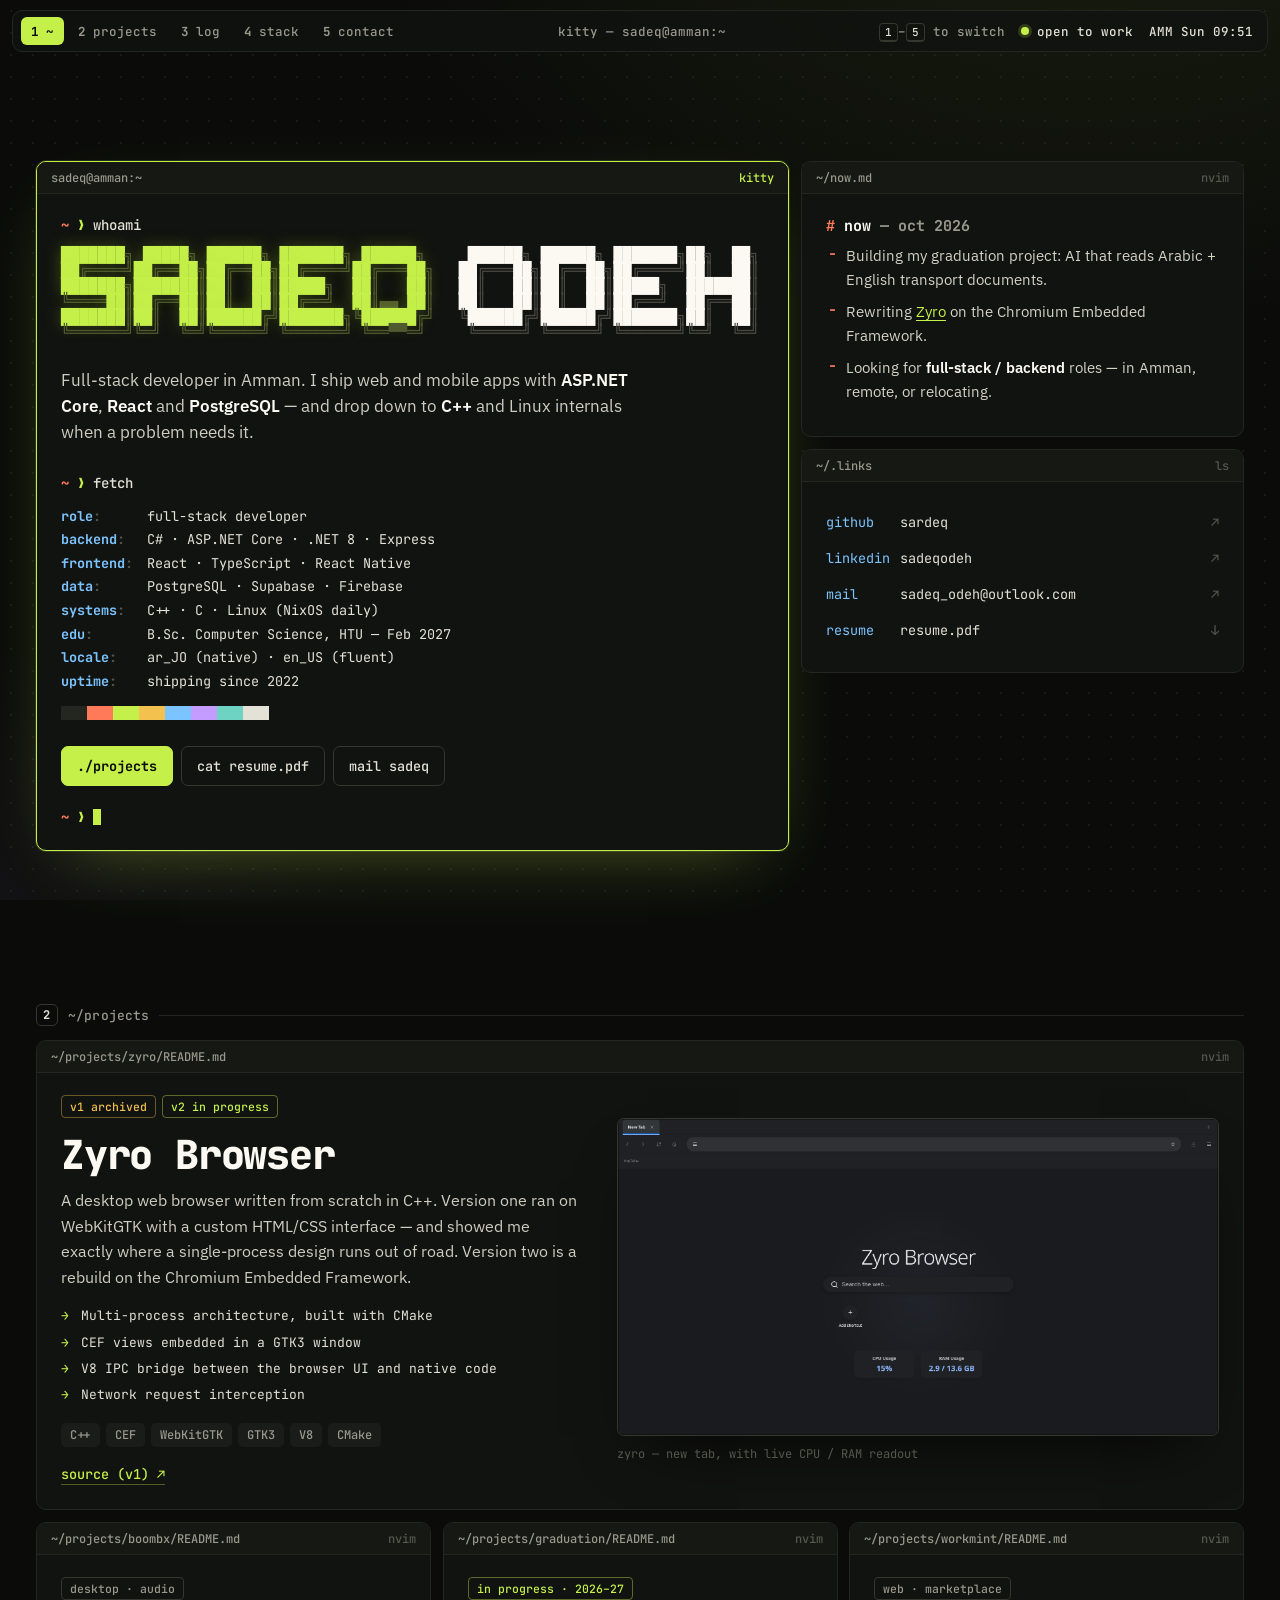
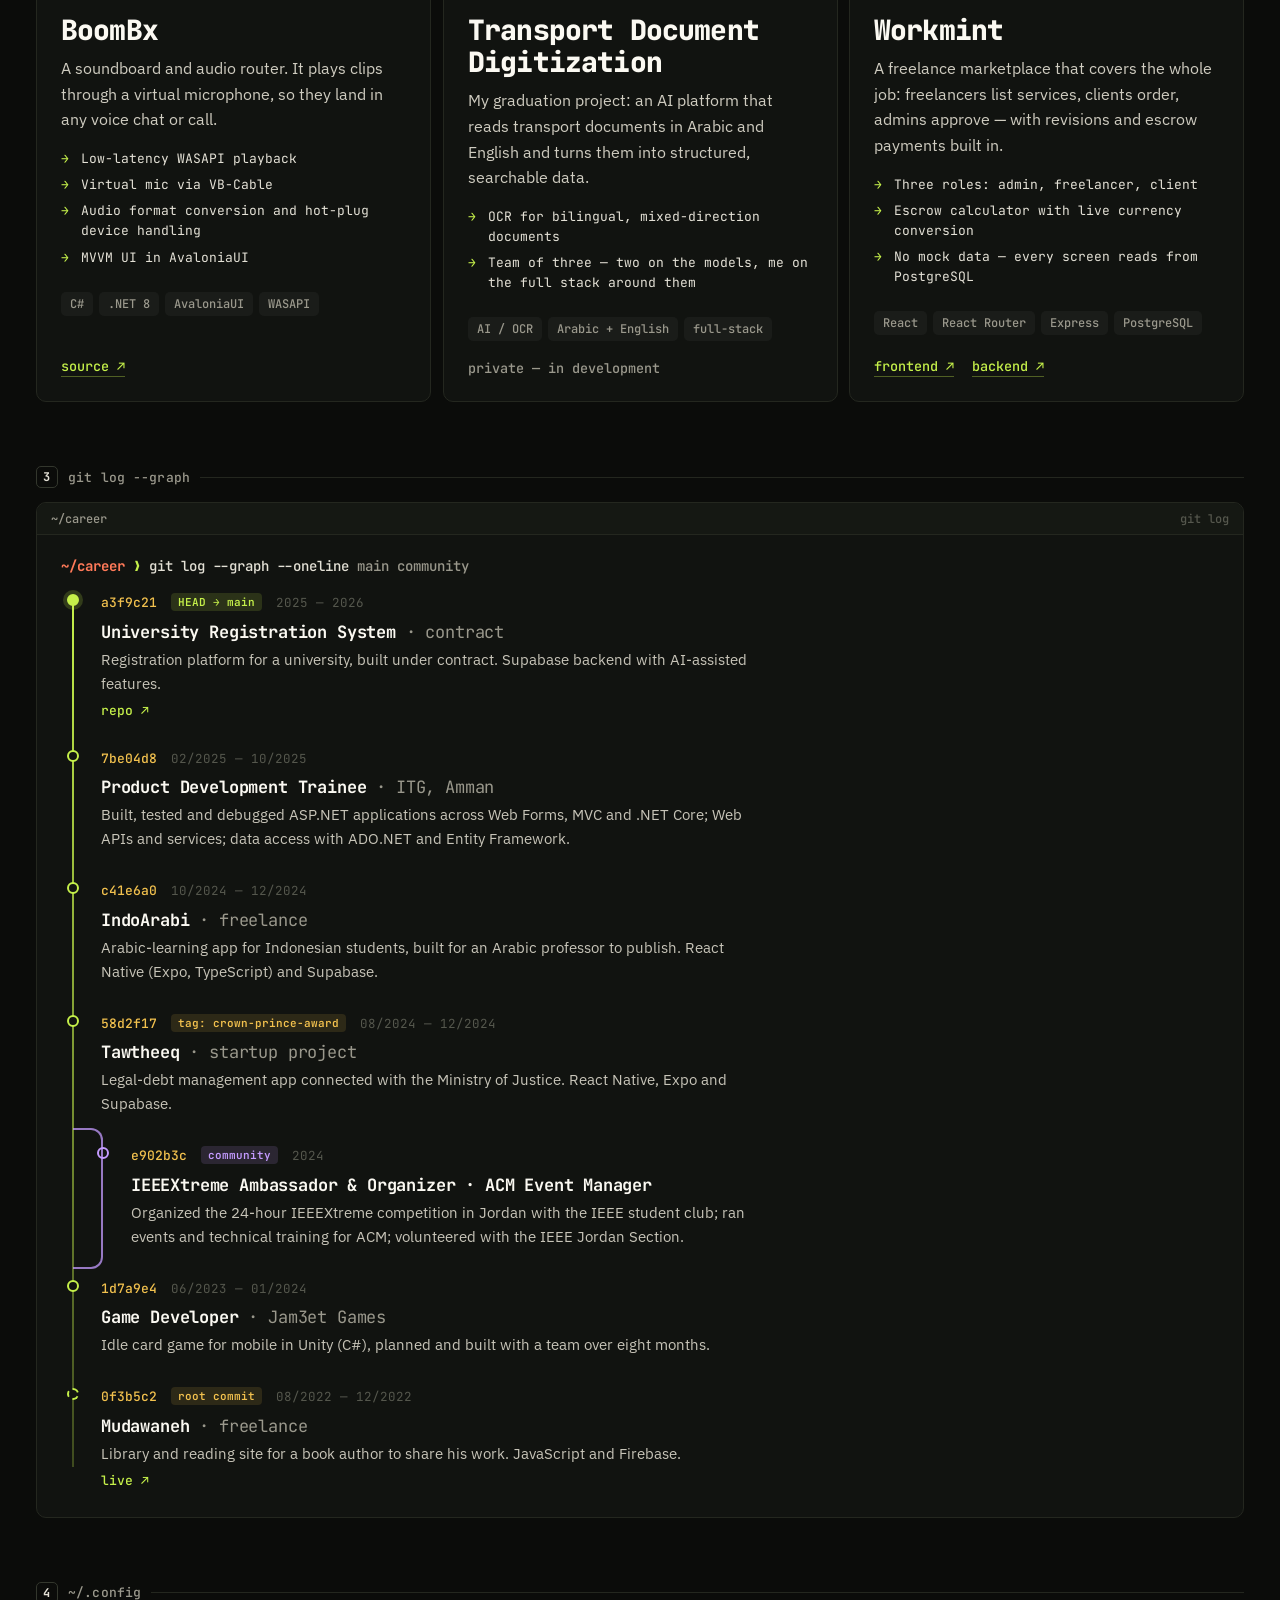
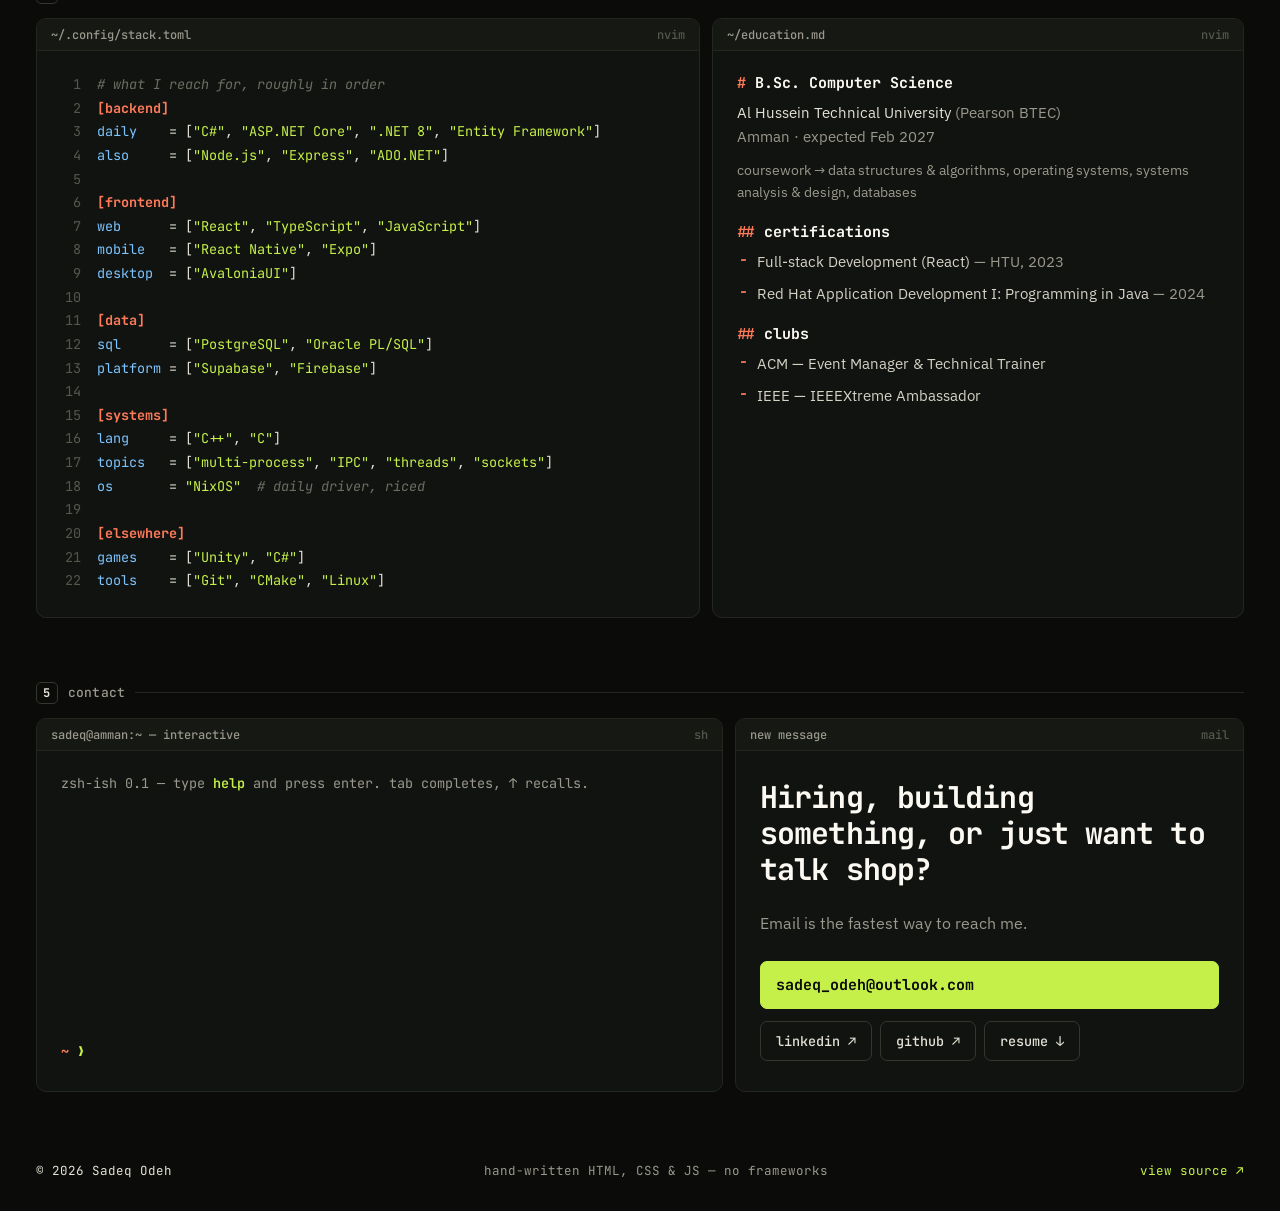
==== index.html @ 491a9e16 "new portfolio and replaced resume" ====
<!DOCTYPE html>
<html lang="en">
<head>
  <meta charset="UTF-8">
  <meta name="viewport" content="width=device-width, initial-scale=1.0">
  <title>Sadeq Odeh — Full-stack Developer</title>
  <meta name="description" content="Sadeq Odeh — full-stack developer in Amman, Jordan. ASP.NET Core, React, TypeScript, PostgreSQL, and C++ systems work.">
  <meta property="og:title" content="Sadeq Odeh — Full-stack Developer">
  <meta property="og:description" content="Full-stack developer in Amman. .NET and React by day, C++ and Linux internals when the problem needs it.">
  <meta property="og:type" content="website">
  <meta name="theme-color" content="#0b0c0a">
  <link rel="icon" href="data:image/svg+xml,%3Csvg xmlns='http://www.w3.org/2000/svg' viewBox='0 0 32 32'%3E%3Crect width='32' height='32' rx='7' fill='%23121410'/%3E%3Cpath d='M8 10l6 6-6 6' stroke='%23c5f04a' stroke-width='3' fill='none' stroke-linecap='round' stroke-linejoin='round'/%3E%3Cpath d='M16 23h8' stroke='%23e4e1d6' stroke-width='3' stroke-linecap='round'/%3E%3C/svg%3E">
  <link rel="preconnect" href="https://fonts.googleapis.com">
  <link rel="preconnect" href="https://fonts.gstatic.com" crossorigin>
  <link href="https://fonts.googleapis.com/css2?family=IBM+Plex+Sans:wght@400;500;600&family=JetBrains+Mono:wght@400;500;700;800&display=swap" rel="stylesheet">
  <link rel="stylesheet" href="style.css">
</head>
<body>

  <a class="skip" href="#ws-projects">Skip to projects</a>

  <!-- ───────── status bar ───────── -->
  <header class="bar" role="banner">
    <nav class="bar__ws" aria-label="Sections">
      <a href="#ws-home" data-ws="1" class="is-active"><span>1</span><em>~</em></a>
      <a href="#ws-projects" data-ws="2"><span>2</span><em>projects</em></a>
      <a href="#ws-log" data-ws="3"><span>3</span><em>log</em></a>
      <a href="#ws-stack" data-ws="4"><span>4</span><em>stack</em></a>
      <a href="#ws-contact" data-ws="5"><span>5</span><em>contact</em></a>
    </nav>
    <div class="bar__title" id="barTitle" aria-hidden="true">kitty — sadeq@amman:~</div>
    <div class="bar__right">
      <span class="bar__hint" aria-hidden="true"><kbd>1</kbd>–<kbd>5</kbd> to switch</span>
      <span class="bar__status"><i class="dot"></i>open to work</span>
      <span class="bar__clock" id="clock" title="Local time in Amman">AMM --:--</span>
    </div>
  </header>

  <main>

    <!-- ───────── 1 · home ───────── -->
    <section class="ws ws--home" id="ws-home" data-ws="1" aria-label="Intro">
      <div class="tiles tiles--home">

        <article class="win win--term" data-title="kitty — sadeq@amman:~">
          <div class="win__bar"><span class="win__path">sadeq@amman:~</span><span class="win__app">kitty</span></div>
          <div class="win__body">
            <p class="cmd"><span class="ps1">~</span> <span class="typed" data-type="whoami">whoami</span></p>

            <h1 class="banner" aria-label="Sadeq Odeh">
<pre aria-hidden="true" class="banner__a"><b>███████</b><i>╗ </i><b>█████</b><i>╗ </i><b>██████</b><i>╗ </i><b>███████</b><i>╗ </i><b>██████</b><i>╗</i>
<b>██</b><i>╔════╝</i><b>██</b><i>╔══</i><b>██</b><i>╗</i><b>██</b><i>╔══</i><b>██</b><i>╗</i><b>██</b><i>╔════╝</i><b>██</b><i>╔═══</i><b>██</b><i>╗</i>
<b>███████</b><i>╗</i><b>███████</b><i>║</i><b>██</b><i>║  </i><b>██</b><i>║</i><b>█████</b><i>╗  </i><b>██</b><i>║   </i><b>██</b><i>║</i>
<i>╚════</i><b>██</b><i>║</i><b>██</b><i>╔══</i><b>██</b><i>║</i><b>██</b><i>║  </i><b>██</b><i>║</i><b>██</b><i>╔══╝  </i><b>██</b><i>║▄▄ </i><b>██</b><i>║</i>
<b>███████</b><i>║</i><b>██</b><i>║  </i><b>██</b><i>║</i><b>██████</b><i>╔╝</i><b>███████</b><i>╗╚</i><b>██████</b><i>╔╝</i>
<i>╚══════╝╚═╝  ╚═╝╚═════╝ ╚══════╝ ╚══▀▀═╝</i></pre>
<pre aria-hidden="true" class="banner__b"> <b>██████</b><i>╗ </i><b>██████</b><i>╗ </i><b>███████</b><i>╗</i><b>██</b><i>╗  </i><b>██</b><i>╗</i>
<b>██</b><i>╔═══</i><b>██</b><i>╗</i><b>██</b><i>╔══</i><b>██</b><i>╗</i><b>██</b><i>╔════╝</i><b>██</b><i>║  </i><b>██</b><i>║</i>
<b>██</b><i>║   </i><b>██</b><i>║</i><b>██</b><i>║  </i><b>██</b><i>║</i><b>█████</b><i>╗  </i><b>███████</b><i>║</i>
<b>██</b><i>║   </i><b>██</b><i>║</i><b>██</b><i>║  </i><b>██</b><i>║</i><b>██</b><i>╔══╝  </i><b>██</b><i>╔══</i><b>██</b><i>║</i>
<i>╚</i><b>██████</b><i>╔╝</i><b>██████</b><i>╔╝</i><b>███████</b><i>╗</i><b>██</b><i>║  </i><b>██</b><i>║</i>
<i> ╚═════╝ ╚═════╝ ╚══════╝╚═╝  ╚═╝</i></pre>
            </h1>

            <p class="lede">Full-stack developer in Amman. I ship web and mobile apps with <b>ASP.NET Core</b>, <b>React</b> and <b>PostgreSQL</b> — and drop down to <b>C++</b> and Linux internals when a problem needs it.</p>

            <p class="cmd"><span class="ps1">~</span> fetch</p>
            <dl class="fetch">
              <div><dt>role</dt><dd>full-stack developer</dd></div>
              <div><dt>backend</dt><dd>C# · ASP.NET Core · .NET 8 · Express</dd></div>
              <div><dt>frontend</dt><dd>React · TypeScript · React Native</dd></div>
              <div><dt>data</dt><dd>PostgreSQL · Supabase · Firebase</dd></div>
              <div><dt>systems</dt><dd>C++ · C · Linux (NixOS daily)</dd></div>
              <div><dt>edu</dt><dd>B.Sc. Computer Science, HTU — Feb 2027</dd></div>
              <div><dt>locale</dt><dd>ar_JO (native) · en_US (fluent)</dd></div>
              <div><dt>uptime</dt><dd>shipping since 2022</dd></div>
            </dl>
            <div class="swatches" aria-hidden="true"><i></i><i></i><i></i><i></i><i></i><i></i><i></i><i></i></div>

            <div class="actions">
              <a class="btn btn--primary" href="#ws-projects">./projects</a>
              <a class="btn" href="Sadeq_Odeh_Resume_2026.pdf" target="_blank" rel="noopener">cat resume.pdf</a>
              <a class="btn" href="mailto:sadeq_odeh@outlook.com">mail sadeq</a>
            </div>
            <p class="cmd cmd--idle"><span class="ps1">~</span> <span class="cursor" aria-hidden="true"></span></p>
          </div>
        </article>

        <div class="stack-col">
          <article class="win" data-title="nvim — now.md">
            <div class="win__bar"><span class="win__path">~/now.md</span><span class="win__app">nvim</span></div>
            <div class="win__body md">
              <p class="md__h"><span class="tok-h">#</span> now <span class="muted">— oct 2026</span></p>
              <ul class="md__list">
                <li>Building my graduation project: AI that reads Arabic + English transport documents.</li>
                <li>Rewriting <a href="#p-zyro">Zyro</a> on the Chromium Embedded Framework.</li>
                <li>Looking for <b>full-stack / backend</b> roles — in Amman, remote, or relocating.</li>
              </ul>
            </div>
          </article>

          <article class="win" data-title="links — ~/.links">
            <div class="win__bar"><span class="win__path">~/.links</span><span class="win__app">ls</span></div>
            <div class="win__body">
              <ul class="links">
                <li><a href="https://github.com/sardeq" target="_blank" rel="noopener"><span class="lk">github</span><span class="lv">sardeq</span><span class="arr">↗</span></a></li>
                <li><a href="https://www.linkedin.com/in/sadeq-odeh" target="_blank" rel="noopener"><span class="lk">linkedin</span><span class="lv">sadeqodeh</span><span class="arr">↗</span></a></li>
                <li><a href="mailto:sadeq_odeh@outlook.com"><span class="lk">mail</span><span class="lv">sadeq_odeh@outlook.com</span><span class="arr">↗</span></a></li>
                <li><a href="Sadeq_Odeh_Resume_2026.pdf" target="_blank" rel="noopener"><span class="lk">resume</span><span class="lv">resume.pdf</span><span class="arr">↓</span></a></li>
              </ul>
            </div>
          </article>
        </div>

      </div>
    </section>

    <!-- ───────── 2 · projects ───────── -->
    <section class="ws" id="ws-projects" data-ws="2" aria-labelledby="h-projects">
      <h2 class="ws__label" id="h-projects"><span>2</span> ~/projects</h2>
      <div class="tiles tiles--projects">

        <article class="win proj proj--wide" id="p-zyro" data-title="nvim — zyro/README.md">
          <div class="win__bar"><span class="win__path">~/projects/zyro/README.md</span><span class="win__app">nvim</span></div>
          <div class="win__body proj__body">
            <div class="proj__text">
              <p class="proj__meta"><span class="tag tag--warn">v1 archived</span><span class="tag tag--ok">v2 in progress</span></p>
              <h3>Zyro Browser</h3>
              <p class="proj__pitch">A desktop web browser written from scratch in C++. Version one ran on WebKitGTK with a custom HTML/CSS interface — and showed me exactly where a single-process design runs out of road. Version two is a rebuild on the Chromium Embedded Framework.</p>
              <ul class="proj__points">
                <li>Multi-process architecture, built with CMake</li>
                <li>CEF views embedded in a GTK3 window</li>
                <li>V8 IPC bridge between the browser UI and native code</li>
                <li>Network request interception</li>
              </ul>
              <p class="chips"><span>C++</span><span>CEF</span><span>WebKitGTK</span><span>GTK3</span><span>V8</span><span>CMake</span></p>
              <p class="proj__links"><a href="https://github.com/sardeq/Zyro-Browser-old" target="_blank" rel="noopener">source (v1) ↗</a></p>
            </div>
            <figure class="shot">
              <img src="zyro_logo.png" alt="Zyro Browser new-tab page showing a search box and live CPU and RAM usage widgets" loading="lazy" width="1890" height="993">
              <figcaption>zyro — new tab, with live CPU / RAM readout</figcaption>
            </figure>
          </div>
        </article>

        <article class="win proj" id="p-boombx" data-title="nvim — boombx/README.md">
          <div class="win__bar"><span class="win__path">~/projects/boombx/README.md</span><span class="win__app">nvim</span></div>
          <div class="win__body">
            <p class="proj__meta"><span class="tag">desktop · audio</span></p>
            <h3>BoomBx</h3>
            <p class="proj__pitch">A soundboard and audio router. It plays clips through a virtual microphone, so they land in any voice chat or call.</p>
            <ul class="proj__points">
              <li>Low-latency WASAPI playback</li>
              <li>Virtual mic via VB-Cable</li>
              <li>Audio format conversion and hot-plug device handling</li>
              <li>MVVM UI in AvaloniaUI</li>
            </ul>
            <p class="chips"><span>C#</span><span>.NET 8</span><span>AvaloniaUI</span><span>WASAPI</span></p>
            <p class="proj__links"><a href="https://github.com/sardeq/BoomBx" target="_blank" rel="noopener">source ↗</a></p>
          </div>
        </article>

        <article class="win proj" id="p-grad" data-title="nvim — graduation/README.md">
          <div class="win__bar"><span class="win__path">~/projects/graduation/README.md</span><span class="win__app">nvim</span></div>
          <div class="win__body">
            <p class="proj__meta"><span class="tag tag--ok">in progress · 2026–27</span></p>
            <h3>Transport Document Digitization</h3>
            <p class="proj__pitch">My graduation project: an AI platform that reads transport documents in Arabic and English and turns them into structured, searchable data.</p>
            <ul class="proj__points">
              <li>OCR for bilingual, mixed-direction documents</li>
              <li>Team of three — two on the models, me on the full stack around them</li>
            </ul>
            <p class="chips"><span>AI / OCR</span><span>Arabic + English</span><span>full-stack</span></p>
            <p class="proj__links"><span class="muted">private — in development</span></p>
          </div>
        </article>

        <article class="win proj" id="p-workmint" data-title="nvim — workmint/README.md">
          <div class="win__bar"><span class="win__path">~/projects/workmint/README.md</span><span class="win__app">nvim</span></div>
          <div class="win__body">
            <p class="proj__meta"><span class="tag">web · marketplace</span></p>
            <h3>Workmint</h3>
            <p class="proj__pitch">A freelance marketplace that covers the whole job: freelancers list services, clients order, admins approve — with revisions and escrow payments built in.</p>
            <ul class="proj__points">
              <li>Three roles: admin, freelancer, client</li>
              <li>Escrow calculator with live currency conversion</li>
              <li>No mock data — every screen reads from PostgreSQL</li>
            </ul>
            <p class="chips"><span>React</span><span>React Router</span><span>Express</span><span>PostgreSQL</span></p>
            <p class="proj__links"><a href="https://github.com/sardeq/workmint-frontend" target="_blank" rel="noopener">frontend ↗</a><a href="https://github.com/sardeq/workmint-backend" target="_blank" rel="noopener">backend ↗</a></p>
          </div>
        </article>

      </div>
    </section>

    <!-- ───────── 3 · log ───────── -->
    <section class="ws" id="ws-log" data-ws="3" aria-labelledby="h-log">
      <h2 class="ws__label" id="h-log"><span>3</span> git log --graph</h2>
      <div class="tiles">
        <article class="win" data-title="git — log --graph career">
          <div class="win__bar"><span class="win__path">~/career</span><span class="win__app">git log</span></div>
          <div class="win__body">
            <p class="cmd"><span class="ps1">~/career</span> git log --graph --oneline <span class="muted">main community</span></p>
            <ol class="log">
              <li class="log__item log__item--head">
                <span class="log__hash">a3f9c21</span>
                <span class="log__refs"><span class="ref ref--head">HEAD → main</span></span>
                <span class="log__date">2025 — 2026</span>
                <h3 class="log__title">University Registration System <span class="muted">· contract</span></h3>
                <p class="log__msg">Registration platform for a university, built under contract. Supabase backend with AI-assisted features.</p>
                <p class="log__links"><a href="https://github.com/sardeq/AJU-RegSystem" target="_blank" rel="noopener">repo ↗</a></p>
              </li>
              <li class="log__item">
                <span class="log__hash">7be04d8</span>
                <span class="log__date">02/2025 — 10/2025</span>
                <h3 class="log__title">Product Development Trainee <span class="muted">· ITG, Amman</span></h3>
                <p class="log__msg">Built, tested and debugged ASP.NET applications across Web Forms, MVC and .NET Core; Web APIs and services; data access with ADO.NET and Entity Framework.</p>
              </li>
              <li class="log__item">
                <span class="log__hash">c41e6a0</span>
                <span class="log__date">10/2024 — 12/2024</span>
                <h3 class="log__title">IndoArabi <span class="muted">· freelance</span></h3>
                <p class="log__msg">Arabic-learning app for Indonesian students, built for an Arabic professor to publish. React Native (Expo, TypeScript) and Supabase.</p>
              </li>
              <li class="log__item">
                <span class="log__hash">58d2f17</span>
                <span class="log__refs"><span class="ref ref--tag">tag: crown-prince-award</span></span>
                <span class="log__date">08/2024 — 12/2024</span>
                <h3 class="log__title">Tawtheeq <span class="muted">· startup project</span></h3>
                <p class="log__msg">Legal-debt management app connected with the Ministry of Justice. React Native, Expo and Supabase.</p>
              </li>
              <li class="log__item log__item--branch">
                <span class="log__lane" aria-hidden="true"></span>
                <span class="log__hash">e902b3c</span>
                <span class="log__refs"><span class="ref ref--branch">community</span></span>
                <span class="log__date">2024</span>
                <h3 class="log__title">IEEEXtreme Ambassador &amp; Organizer · ACM Event Manager</h3>
                <p class="log__msg">Organized the 24-hour IEEEXtreme competition in Jordan with the IEEE student club; ran events and technical training for ACM; volunteered with the IEEE Jordan Section.</p>
              </li>
              <li class="log__item">
                <span class="log__hash">1d7a9e4</span>
                <span class="log__date">06/2023 — 01/2024</span>
                <h3 class="log__title">Game Developer <span class="muted">· Jam3et Games</span></h3>
                <p class="log__msg">Idle card game for mobile in Unity (C#), planned and built with a team over eight months.</p>
              </li>
              <li class="log__item log__item--root">
                <span class="log__hash">0f3b5c2</span>
                <span class="log__refs"><span class="ref ref--tag">root commit</span></span>
                <span class="log__date">08/2022 — 12/2022</span>
                <h3 class="log__title">Mudawaneh <span class="muted">· freelance</span></h3>
                <p class="log__msg">Library and reading site for a book author to share his work. JavaScript and Firebase.</p>
                <p class="log__links"><a href="https://mudawaneh.web.app/" target="_blank" rel="noopener">live ↗</a></p>
              </li>
            </ol>
          </div>
        </article>
      </div>
    </section>

    <!-- ───────── 4 · stack ───────── -->
    <section class="ws" id="ws-stack" data-ws="4" aria-labelledby="h-stack">
      <h2 class="ws__label" id="h-stack"><span>4</span> ~/.config</h2>
      <div class="tiles tiles--stack">

        <article class="win" data-title="nvim — stack.toml">
          <div class="win__bar"><span class="win__path">~/.config/stack.toml</span><span class="win__app">nvim</span></div>
          <div class="win__body">
<pre class="code"><code><span class="ln"></span><span class="c"># what I reach for, roughly in order</span>
<span class="ln"></span><span class="s">[backend]</span>
<span class="ln"></span><span class="k">daily</span>    = [<span class="v">"C#"</span>, <span class="v">"ASP.NET Core"</span>, <span class="v">".NET 8"</span>, <span class="v">"Entity Framework"</span>]
<span class="ln"></span><span class="k">also</span>     = [<span class="v">"Node.js"</span>, <span class="v">"Express"</span>, <span class="v">"ADO.NET"</span>]
<span class="ln"></span>
<span class="ln"></span><span class="s">[frontend]</span>
<span class="ln"></span><span class="k">web</span>      = [<span class="v">"React"</span>, <span class="v">"TypeScript"</span>, <span class="v">"JavaScript"</span>]
<span class="ln"></span><span class="k">mobile</span>   = [<span class="v">"React Native"</span>, <span class="v">"Expo"</span>]
<span class="ln"></span><span class="k">desktop</span>  = [<span class="v">"AvaloniaUI"</span>]
<span class="ln"></span>
<span class="ln"></span><span class="s">[data]</span>
<span class="ln"></span><span class="k">sql</span>      = [<span class="v">"PostgreSQL"</span>, <span class="v">"Oracle PL/SQL"</span>]
<span class="ln"></span><span class="k">platform</span> = [<span class="v">"Supabase"</span>, <span class="v">"Firebase"</span>]
<span class="ln"></span>
<span class="ln"></span><span class="s">[systems]</span>
<span class="ln"></span><span class="k">lang</span>     = [<span class="v">"C++"</span>, <span class="v">"C"</span>]
<span class="ln"></span><span class="k">topics</span>   = [<span class="v">"multi-process"</span>, <span class="v">"IPC"</span>, <span class="v">"threads"</span>, <span class="v">"sockets"</span>]
<span class="ln"></span><span class="k">os</span>       = <span class="v">"NixOS"</span>  <span class="c"># daily driver, riced</span>
<span class="ln"></span>
<span class="ln"></span><span class="s">[elsewhere]</span>
<span class="ln"></span><span class="k">games</span>    = [<span class="v">"Unity"</span>, <span class="v">"C#"</span>]
<span class="ln"></span><span class="k">tools</span>    = [<span class="v">"Git"</span>, <span class="v">"CMake"</span>, <span class="v">"Linux"</span>]</code></pre>
          </div>
        </article>

        <article class="win" data-title="nvim — education.md">
          <div class="win__bar"><span class="win__path">~/education.md</span><span class="win__app">nvim</span></div>
          <div class="win__body md">
            <p class="md__h"><span class="tok-h">#</span> B.Sc. Computer Science</p>
            <p>Al Hussein Technical University <span class="muted">(Pearson BTEC)</span><br><span class="muted">Amman · expected Feb 2027</span></p>
            <p class="muted small">coursework → data structures &amp; algorithms, operating systems, systems analysis &amp; design, databases</p>

            <p class="md__h"><span class="tok-h">##</span> certifications</p>
            <ul class="md__list">
              <li>Full-stack Development (React) <span class="muted">— HTU, 2023</span></li>
              <li>Red Hat Application Development I: Programming in Java <span class="muted">— 2024</span></li>
            </ul>

            <p class="md__h"><span class="tok-h">##</span> clubs</p>
            <ul class="md__list">
              <li>ACM — Event Manager &amp; Technical Trainer</li>
              <li>IEEE — IEEEXtreme Ambassador</li>
            </ul>
          </div>
        </article>

      </div>
    </section>

    <!-- ───────── 5 · contact ───────── -->
    <section class="ws" id="ws-contact" data-ws="5" aria-labelledby="h-contact">
      <h2 class="ws__label" id="h-contact"><span>5</span> contact</h2>
      <div class="tiles tiles--contact">

        <article class="win win--term" data-title="kitty — sh">
          <div class="win__bar"><span class="win__path">sadeq@amman:~ — interactive</span><span class="win__app">sh</span></div>
          <div class="win__body shell" id="shell">
            <div class="shell__out" id="shellOut" aria-live="polite">
              <p class="muted">zsh-ish 0.1 — type <b class="acc">help</b> and press enter. tab completes, ↑ recalls.</p>
            </div>
            <form class="shell__in" id="shellForm" autocomplete="off">
              <label for="shellInput" class="ps1">~</label>
              <input id="shellInput" type="text" spellcheck="false" autocapitalize="off" aria-label="Terminal command">
            </form>
          </div>
        </article>

        <article class="win win--hello" data-title="mail — new message">
          <div class="win__bar"><span class="win__path">new message</span><span class="win__app">mail</span></div>
          <div class="win__body">
            <p class="hello">Hiring, building something, or just want to talk shop?</p>
            <p class="muted">Email is the fastest way to reach me.</p>
            <a class="btn btn--primary btn--big" href="mailto:sadeq_odeh@outlook.com">sadeq_odeh@outlook.com</a>
            <p class="actions actions--tight">
              <a class="btn" href="https://www.linkedin.com/in/sadeq-odeh" target="_blank" rel="noopener">linkedin ↗</a>
              <a class="btn" href="https://github.com/sardeq" target="_blank" rel="noopener">github ↗</a>
              <a class="btn" href="Sadeq_Odeh_Resume_2026.pdf" target="_blank" rel="noopener">resume ↓</a>
            </p>
          </div>
        </article>

      </div>
    </section>

  </main>

  <footer class="foot">
    <span>© 2026 Sadeq Odeh</span>
    <span class="muted">hand-written HTML, CSS &amp; JS — no frameworks</span>
    <a href="https://github.com/sardeq/Portfolio" target="_blank" rel="noopener">view source ↗</a>
  </footer>

  <script src="script.js" defer></script>
</body>
</html>
---- style.css ----
/* ─────────────────────────────────────────────
   sadeq.rice — a tiling-WM portfolio
   ───────────────────────────────────────────── */

:root {
  --bg: #0b0c0a;
  --win: #111310;
  --win-bar: #151813;
  --line: #24271f;
  --line-2: #33372d;
  --fg: #e4e1d6;
  --fg-strong: #fbf9f2;
  --dim: #9a988c;
  --faint: #55574d;

  --acc: #c5f04a;      /* lime — focus, prompts */
  --acc-ink: #0b0c0a;
  --coral: #ff7a59;
  --blue: #7cc4ff;
  --violet: #c49bff;
  --yellow: #f2c14e;

  --gap: 12px;
  --radius: 10px;
  --mono: "JetBrains Mono", ui-monospace, "SFMono-Regular", Menlo, monospace;
  --sans: "IBM Plex Sans", system-ui, -apple-system, "Segoe UI", sans-serif;
}

*, *::before, *::after { box-sizing: border-box; }

html { scroll-behavior: smooth; scroll-padding-top: 72px; -webkit-text-size-adjust: 100%; }

body {
  margin: 0;
  background-color: var(--bg);
  background-image:
    radial-gradient(1200px 700px at 85% -10%, rgba(197, 240, 74, .07), transparent 60%),
    radial-gradient(900px 600px at -10% 110%, rgba(196, 155, 255, .06), transparent 60%),
    radial-gradient(circle, rgba(255, 255, 255, .055) 1px, transparent 1.3px);
  background-size: auto, auto, 22px 22px;
  background-attachment: fixed;
  color: var(--fg);
  font: 400 16px/1.6 var(--sans);
  -webkit-font-smoothing: antialiased;
  overflow-x: hidden;
}

::selection { background: var(--acc); color: var(--acc-ink); }

a { color: inherit; }
b { font-weight: 600; color: var(--fg-strong); }
.muted { color: var(--dim); }
.small { font-size: 14px; }
.acc { color: var(--acc); }

:focus-visible { outline: 2px solid var(--acc); outline-offset: 2px; border-radius: 4px; }

.skip {
  position: absolute; left: 16px; top: -60px; z-index: 100;
  background: var(--acc); color: var(--acc-ink);
  padding: 8px 12px; border-radius: 6px; font: 600 14px var(--mono);
}
.skip:focus { top: 16px; }

kbd {
  font: 500 11px var(--mono);
  padding: 1px 5px; border: 1px solid var(--line-2); border-bottom-width: 2px;
  border-radius: 4px; color: var(--fg);
}

/* ───────── status bar ───────── */

.bar {
  position: fixed; z-index: 50;
  top: 10px; left: 12px; right: 12px;
  height: 42px;
  display: grid; grid-template-columns: auto 1fr auto; align-items: center; gap: 16px;
  padding: 0 8px;
  background: rgba(17, 19, 16, .82);
  backdrop-filter: blur(14px) saturate(140%);
  -webkit-backdrop-filter: blur(14px) saturate(140%);
  border: 1px solid var(--line);
  border-radius: var(--radius);
  font: 500 12.5px var(--mono);
}

.bar__ws { display: flex; gap: 4px; }
.bar__ws a {
  display: flex; align-items: center; gap: 7px;
  height: 28px; padding: 0 10px;
  border-radius: 6px;
  text-decoration: none; color: var(--dim);
  transition: background .2s, color .2s;
}
.bar__ws a span { font-weight: 700; }
.bar__ws a em { font-style: normal; }
.bar__ws a:hover { color: var(--fg); background: rgba(255, 255, 255, .05); }
.bar__ws a.is-active { background: var(--acc); color: var(--acc-ink); }

.bar__title {
  justify-self: center;
  color: var(--dim);
  white-space: nowrap; overflow: hidden; text-overflow: ellipsis; max-width: 100%;
}

.bar__right { display: flex; align-items: center; gap: 16px; padding-right: 6px; color: var(--dim); white-space: nowrap; }
.bar__status { display: flex; align-items: center; gap: 8px; color: var(--fg); }
.dot {
  width: 8px; height: 8px; border-radius: 50%;
  background: var(--acc);
  box-shadow: 0 0 0 3px rgba(197, 240, 74, .18);
  animation: pulse 2.4s ease-in-out infinite;
}
.bar__clock { color: var(--fg); font-variant-numeric: tabular-nums; }

@keyframes pulse { 50% { box-shadow: 0 0 0 6px rgba(197, 240, 74, 0); } }

/* ───────── layout ───────── */

main {
  max-width: 1240px;
  margin: 0 auto;
  padding: 64px 16px 0;
}

.ws { padding: 40px 0 24px; }
.ws--home {
  min-height: 100vh; min-height: 100svh;
  display: flex; align-items: center;
  padding-top: 8px;
}
.ws--home > .tiles { width: 100%; }

.ws__label {
  display: flex; align-items: center; gap: 10px;
  margin: 0 0 14px;
  font: 500 13px var(--mono);
  color: var(--dim);
  letter-spacing: .01em;
}
.ws__label span {
  display: inline-grid; place-items: center;
  width: 22px; height: 22px; border-radius: 5px;
  border: 1px solid var(--line-2);
  color: var(--fg); font-weight: 700; font-size: 12px;
}
.ws__label::after { content: ""; flex: 1; height: 1px; background: var(--line); }

.tiles { display: grid; gap: var(--gap); }
.tiles--home { grid-template-columns: minmax(0, 1.7fr) minmax(0, 1fr); }
.stack-col { display: grid; gap: var(--gap); align-content: start; }
.tiles--projects { grid-template-columns: repeat(3, minmax(0, 1fr)); }
.proj--wide { grid-column: 1 / -1; }
.tiles--stack { grid-template-columns: minmax(0, 1.25fr) minmax(0, 1fr); }
.tiles--contact { grid-template-columns: minmax(0, 1.35fr) minmax(0, 1fr); }

/* ───────── windows ───────── */

.win {
  position: relative;
  background: var(--win);
  border: 1.5px solid var(--line);
  border-radius: var(--radius);
  overflow: hidden;
  transition: border-color .25s ease, box-shadow .35s ease;
  container-type: inline-size;
}
.win.is-focus {
  border-color: var(--acc);
  box-shadow: 0 0 0 1px rgba(197, 240, 74, .12), 0 24px 70px -36px rgba(197, 240, 74, .45);
}

.win__bar {
  display: flex; justify-content: space-between; align-items: center; gap: 12px;
  height: 32px; padding: 0 14px;
  background: var(--win-bar);
  border-bottom: 1px solid var(--line);
  font: 500 12px var(--mono);
  color: var(--dim);
}
.win__path { white-space: nowrap; overflow: hidden; text-overflow: ellipsis; }
.win__app { color: var(--faint); flex-shrink: 0; }
.win.is-focus .win__app { color: var(--acc); }

.win__body { padding: 22px 24px 24px; }

/* window open animation */
@media (prefers-reduced-motion: no-preference) {
  .js .win { opacity: 0; transform: scale(.965); }
  .js .win.is-open {
    opacity: 1; transform: none;
    transition: opacity .45s ease, transform .5s cubic-bezier(.2, .9, .25, 1.15), border-color .25s ease, box-shadow .35s ease;
  }
}

/* ───────── terminal bits ───────── */

.cmd { margin: 0 0 14px; font: 500 14px var(--mono); color: var(--fg); }
.ps1 { color: var(--coral); font-weight: 700; }
.ps1::after { content: " ❯"; color: var(--acc); }
.cmd--idle { margin: 22px 0 0; }

.cursor {
  display: inline-block; width: .6em; height: 1.15em; vertical-align: -.2em;
  background: var(--acc);
  animation: blink 1.1s steps(1) infinite;
}
@keyframes blink { 50% { opacity: 0; } }

.typed.is-typing::after {
  content: ""; display: inline-block; width: .6em; height: 1.15em; vertical-align: -.2em;
  background: var(--acc); margin-left: 1px;
}

/* banner */
.banner {
  display: flex; flex-direction: column; gap: .9em;
  margin: 6px 0 26px;
  /* system mono on purpose: every glyph in the banner must come from one font, or the columns drift */
  font: 400 clamp(5px, calc((100cqi - 48px) / 42 / .6), 15px)/1 var(--mono);
}
.banner pre { margin: 0; font: inherit; font-family: ui-monospace, "SF Mono", Menlo, Consolas, "DejaVu Sans Mono", "Liberation Mono", monospace; line-height: 1.02; }
.banner b { color: var(--acc); font-weight: 400; text-shadow: 0 0 18px rgba(197, 240, 74, .25); }
.banner i { color: #4f5a2e; font-style: normal; }
.banner__b b { color: var(--fg-strong); text-shadow: none; }
.banner__b i { color: #4a4a43; }

@container (min-width: 640px) {
  .banner {
    flex-direction: row; gap: 1.6em;
    font-size: clamp(5px, calc((100cqi - 52px) / 77 / .6), 16px);
  }
}

.lede {
  max-width: 58ch;
  margin: 0 0 28px;
  font-size: clamp(17px, 2.2cqi, 20px);
  line-height: 1.55;
  color: #cfccc0;
}

/* fetch */
.fetch {
  display: grid; gap: 2px;
  margin: 0 0 14px;
  font: 400 13.5px/1.6 var(--mono);
}
.fetch div { display: grid; grid-template-columns: 9.5ch minmax(0, 1fr); column-gap: 1.2ch; }
.fetch dt { color: var(--blue); font-weight: 700; }
.fetch dt::after { content: ":"; color: var(--faint); }
.fetch dd { margin: 0; color: var(--fg); }

.swatches { display: flex; gap: 0; margin-bottom: 26px; }
.swatches i { width: 26px; height: 14px; }
.swatches i:nth-child(1) { background: #24271f; }
.swatches i:nth-child(2) { background: var(--coral); }
.swatches i:nth-child(3) { background: var(--acc); }
.swatches i:nth-child(4) { background: var(--yellow); }
.swatches i:nth-child(5) { background: var(--blue); }
.swatches i:nth-child(6) { background: var(--violet); }
.swatches i:nth-child(7) { background: #6fd3c4; }
.swatches i:nth-child(8) { background: var(--fg); }

/* buttons */
.actions { display: flex; flex-wrap: wrap; gap: 8px; margin: 0; }
.actions--tight { margin-top: 12px; }
.btn {
  display: inline-flex; align-items: center;
  min-height: 40px; padding: 0 15px;
  border: 1px solid var(--line-2); border-radius: 7px;
  font: 500 13.5px var(--mono);
  color: var(--fg); text-decoration: none;
  transition: border-color .2s, color .2s, background .2s, transform .15s;
}
.btn:hover { border-color: var(--acc); color: var(--acc); }
.btn:active { transform: translateY(1px); }
.btn--primary { background: var(--acc); border-color: var(--acc); color: var(--acc-ink); font-weight: 700; }
.btn--primary:hover { background: transparent; color: var(--acc); }
.btn--big { min-height: 48px; font-size: 15px; margin-top: 8px; max-width: 100%; overflow-wrap: anywhere; }

/* ───────── markdown-ish ───────── */

.md { font-size: 15px; }
.md p { margin: 0 0 10px; }
.md__h { font: 700 15px var(--mono); color: var(--fg-strong); margin: 18px 0 8px !important; }
.md__h:first-child { margin-top: 0 !important; }
.tok-h { color: var(--coral); }
.md__list { list-style: none; margin: 0 0 6px; padding: 0; }
.md__list li { position: relative; padding-left: 20px; margin-bottom: 8px; color: #d4d1c5; }
.md__list li::before { content: "-"; position: absolute; left: 2px; color: var(--coral); font: 700 15px var(--mono); }
.md a { color: var(--acc); text-decoration-thickness: 1px; text-underline-offset: 3px; }

/* links tile */
.links { list-style: none; margin: 0; padding: 0; font: 400 13.5px var(--mono); }
.links a {
  display: grid; grid-template-columns: 8ch minmax(0, 1fr) auto; gap: 10px; align-items: center;
  padding: 9px 10px; margin: 0 -10px;
  border-radius: 6px; text-decoration: none;
  transition: background .15s;
}
.links a:hover { background: rgba(197, 240, 74, .07); }
.links a:hover .arr { color: var(--acc); transform: translate(2px, -2px); }
.lk { color: var(--blue); }
.lv { color: var(--fg); overflow: hidden; text-overflow: ellipsis; white-space: nowrap; }
.arr { color: var(--faint); transition: transform .2s, color .2s; }

/* ───────── projects ───────── */

.proj h3 {
  margin: 0 0 10px;
  font: 800 clamp(22px, 2.6vw, 28px)/1.15 var(--mono);
  letter-spacing: -.03em;
  color: var(--fg-strong);
}
.proj--wide h3 { font-size: clamp(26px, 3.4vw, 40px); }
.proj__meta { display: flex; flex-wrap: wrap; gap: 6px; margin: 0 0 14px; }
.tag {
  font: 500 11.5px var(--mono);
  padding: 3px 8px; border-radius: 4px;
  border: 1px solid var(--line-2); color: var(--dim);
}
.tag--ok { border-color: rgba(197, 240, 74, .4); color: var(--acc); }
.tag--warn { border-color: rgba(242, 193, 78, .4); color: var(--yellow); }

.proj__pitch { margin: 0 0 16px; color: #cfccc0; }
.proj__points { list-style: none; margin: 0 0 18px; padding: 0; font: 400 13px/1.55 var(--mono); color: var(--fg); }
.proj__points li { position: relative; padding-left: 20px; margin-bottom: 6px; }
.proj__points li::before { content: "→"; position: absolute; left: 0; color: var(--acc); }

.chips { display: flex; flex-wrap: wrap; gap: 6px; margin: 0 0 18px; }
.chips span {
  font: 500 12px var(--mono);
  padding: 4px 9px; border-radius: 5px;
  background: rgba(255, 255, 255, .04);
  color: var(--dim);
}

.proj__links { display: flex; flex-wrap: wrap; gap: 18px; margin: 0; font: 500 13.5px var(--mono); }
.proj__links a { color: var(--acc); text-decoration: none; border-bottom: 1px solid rgba(197, 240, 74, .35); padding-bottom: 1px; }
.proj__links a:hover { border-bottom-color: var(--acc); }

.proj:not(.proj--wide) .win__body { display: flex; flex-direction: column; height: calc(100% - 32px); }
.proj:not(.proj--wide) .proj__links { margin-top: auto; }

.proj__body { display: grid; grid-template-columns: minmax(0, 1fr) minmax(0, 1.15fr); gap: 32px; align-items: center; }

.shot { margin: 0; }
.shot img {
  display: block; width: 100%; height: auto;
  border-radius: 7px;
  border: 1px solid var(--line-2);
  box-shadow: 0 30px 60px -30px rgba(0, 0, 0, .8);
  transition: transform .5s cubic-bezier(.2, .9, .25, 1);
}
.proj:hover .shot img { transform: translateY(-3px); }
.shot figcaption { margin-top: 10px; font: 400 12px var(--mono); color: var(--faint); }

/* ───────── git log ───────── */

.log { list-style: none; margin: 8px 0 0; padding: 0 0 0 40px; position: relative; }
.log::before {
  content: ""; position: absolute; left: 11px; top: 10px; bottom: 26px;
  width: 2px; background: linear-gradient(var(--acc), rgba(197, 240, 74, .25));
}

.log__item { position: relative; padding: 0 0 26px; }
.log__item::before {
  content: ""; position: absolute; left: -34px; top: 5px;
  width: 12px; height: 12px; border-radius: 50%;
  background: var(--win); border: 2px solid var(--acc);
}
.log__item--head::before { background: var(--acc); box-shadow: 0 0 0 4px rgba(197, 240, 74, .18); }
.log__item--root { padding-bottom: 4px; }
.log__item--root::before { border-style: dashed; }

.log__item--branch { padding-left: 30px; }
.log__item--branch::before { left: -4px; border-color: var(--violet); }
.log__lane {
  position: absolute; left: -28px; top: -14px; width: 30px; bottom: 6px;
  border: 2px solid var(--violet); border-left: 0;
  border-radius: 0 12px 12px 0;
  opacity: .75;
}

.log__hash { font: 500 13px var(--mono); color: var(--yellow); margin-right: 10px; }
.log__refs { display: inline-flex; gap: 6px; margin-right: 10px; vertical-align: 1px; }
.ref { font: 600 11px var(--mono); padding: 2px 7px; border-radius: 4px; }
.ref--head { background: rgba(197, 240, 74, .14); color: var(--acc); }
.ref--tag { background: rgba(242, 193, 78, .12); color: var(--yellow); }
.ref--branch { background: rgba(196, 155, 255, .14); color: var(--violet); }
.log__date { font: 400 12.5px var(--mono); color: var(--faint); }

.log__title { margin: 6px 0 4px; font: 700 17px/1.35 var(--mono); letter-spacing: -.01em; color: var(--fg-strong); }
.log__title .muted { font-weight: 400; }
.log__msg { margin: 0; max-width: 72ch; color: #c7c4b8; font-size: 15px; }
.log__links { margin: 6px 0 0; font: 500 13px var(--mono); }
.log__links a { color: var(--acc); text-decoration: none; }
.log__links a:hover { text-decoration: underline; text-underline-offset: 3px; }

/* ───────── code ───────── */

.code {
  margin: 0;
  font: 400 13.5px/1.75 var(--mono);
  color: var(--fg);
  counter-reset: ln;
  overflow-x: auto;
  white-space: pre;
}
.code code { font: inherit; }
.ln::before {
  counter-increment: ln; content: counter(ln);
  display: inline-block; width: 2.5ch; margin-right: 2ch;
  text-align: right; color: var(--faint);
}
.code .c { color: #6c6e62; font-style: italic; }
.code .s { color: var(--coral); font-weight: 700; }
.code .k { color: var(--blue); }
.code .v { color: var(--acc); }

/* ───────── shell ───────── */

.shell { display: flex; flex-direction: column; min-height: 340px; font: 400 13.5px/1.6 var(--mono); }
.shell__out { flex: 1; max-height: 360px; overflow-y: auto; margin-bottom: 4px; scrollbar-width: thin; scrollbar-color: var(--line-2) transparent; }
.shell__out p { margin: 0 0 4px; white-space: pre-wrap; overflow-wrap: anywhere; }
.shell__out .echo { color: var(--fg); margin-top: 8px; }
.shell__out .err { color: var(--coral); }
.shell__out a { color: var(--acc); }
.shell__in { display: flex; align-items: center; gap: 8px; }
.shell__in input {
  flex: 1; min-width: 0;
  background: transparent; border: 0; outline: 0;
  font: inherit; font-size: 16px; color: var(--fg-strong);
  caret-color: var(--acc);
  padding: 4px 0;
}
@media (min-width: 761px) { .shell__in input { font-size: 13.5px; } }

.win--hello .win__body { display: flex; flex-direction: column; justify-content: center; height: calc(100% - 32px); }
.hello { margin: 0 0 8px; font: 700 clamp(22px, 2.6vw, 30px)/1.2 var(--mono); letter-spacing: -.03em; color: var(--fg-strong); }

/* ───────── footer ───────── */

.foot {
  max-width: 1240px; margin: 24px auto 0; padding: 22px 16px 32px;
  display: flex; flex-wrap: wrap; gap: 8px 24px; justify-content: space-between;
  font: 400 12.5px var(--mono); color: var(--fg);
}
.foot a { color: var(--acc); text-decoration: none; }

/* ───────── responsive ───────── */

@media (max-width: 1100px) {
  .bar__hint { display: none; }
  .tiles--projects { grid-template-columns: repeat(2, minmax(0, 1fr)); }
  .tiles--projects > :last-child { grid-column: 1 / -1; }
}

@media (max-width: 960px) {
  .bar__title { visibility: hidden; }
  .tiles--home, .tiles--stack, .tiles--contact { grid-template-columns: minmax(0, 1fr); }
  .stack-col { grid-template-columns: repeat(2, minmax(0, 1fr)); }
  .proj__body { grid-template-columns: minmax(0, 1fr); gap: 24px; }
  .shot { order: -1; }
  .ws--home { min-height: 0; padding-top: 24px; }
}

@media (max-width: 760px) {
  .bar { left: 8px; right: 8px; top: 8px; gap: 8px; grid-template-columns: auto 1fr; }
  .bar__title { display: none; }
  .bar__right { justify-self: end; gap: 10px; }
  .bar__ws a { padding: 0 9px; }
  .bar__ws a em { display: none; }
  .bar__clock { display: none; }
  .tiles--projects { grid-template-columns: minmax(0, 1fr); }
  .stack-col { grid-template-columns: minmax(0, 1fr); }
  .win__body { padding: 18px 16px 20px; }
  .ws { padding-top: 32px; }
  .log { padding-left: 32px; }
  .log::before { left: 7px; }
  .log__item::before { left: -30px; }
  .log__item--branch { padding-left: 22px; }
  .log__item--branch::before { left: -8px; }
  .log__lane { left: -24px; width: 22px; }
  .fetch { font-size: 12.5px; }
}

@media (max-width: 380px) {
  .bar__status { font-size: 0; gap: 0; }
}

@media (prefers-reduced-motion: reduce) {
  html { scroll-behavior: auto; }
  .dot, .cursor { animation: none; }
  .win, .shot img, .btn { transition: none; }
}
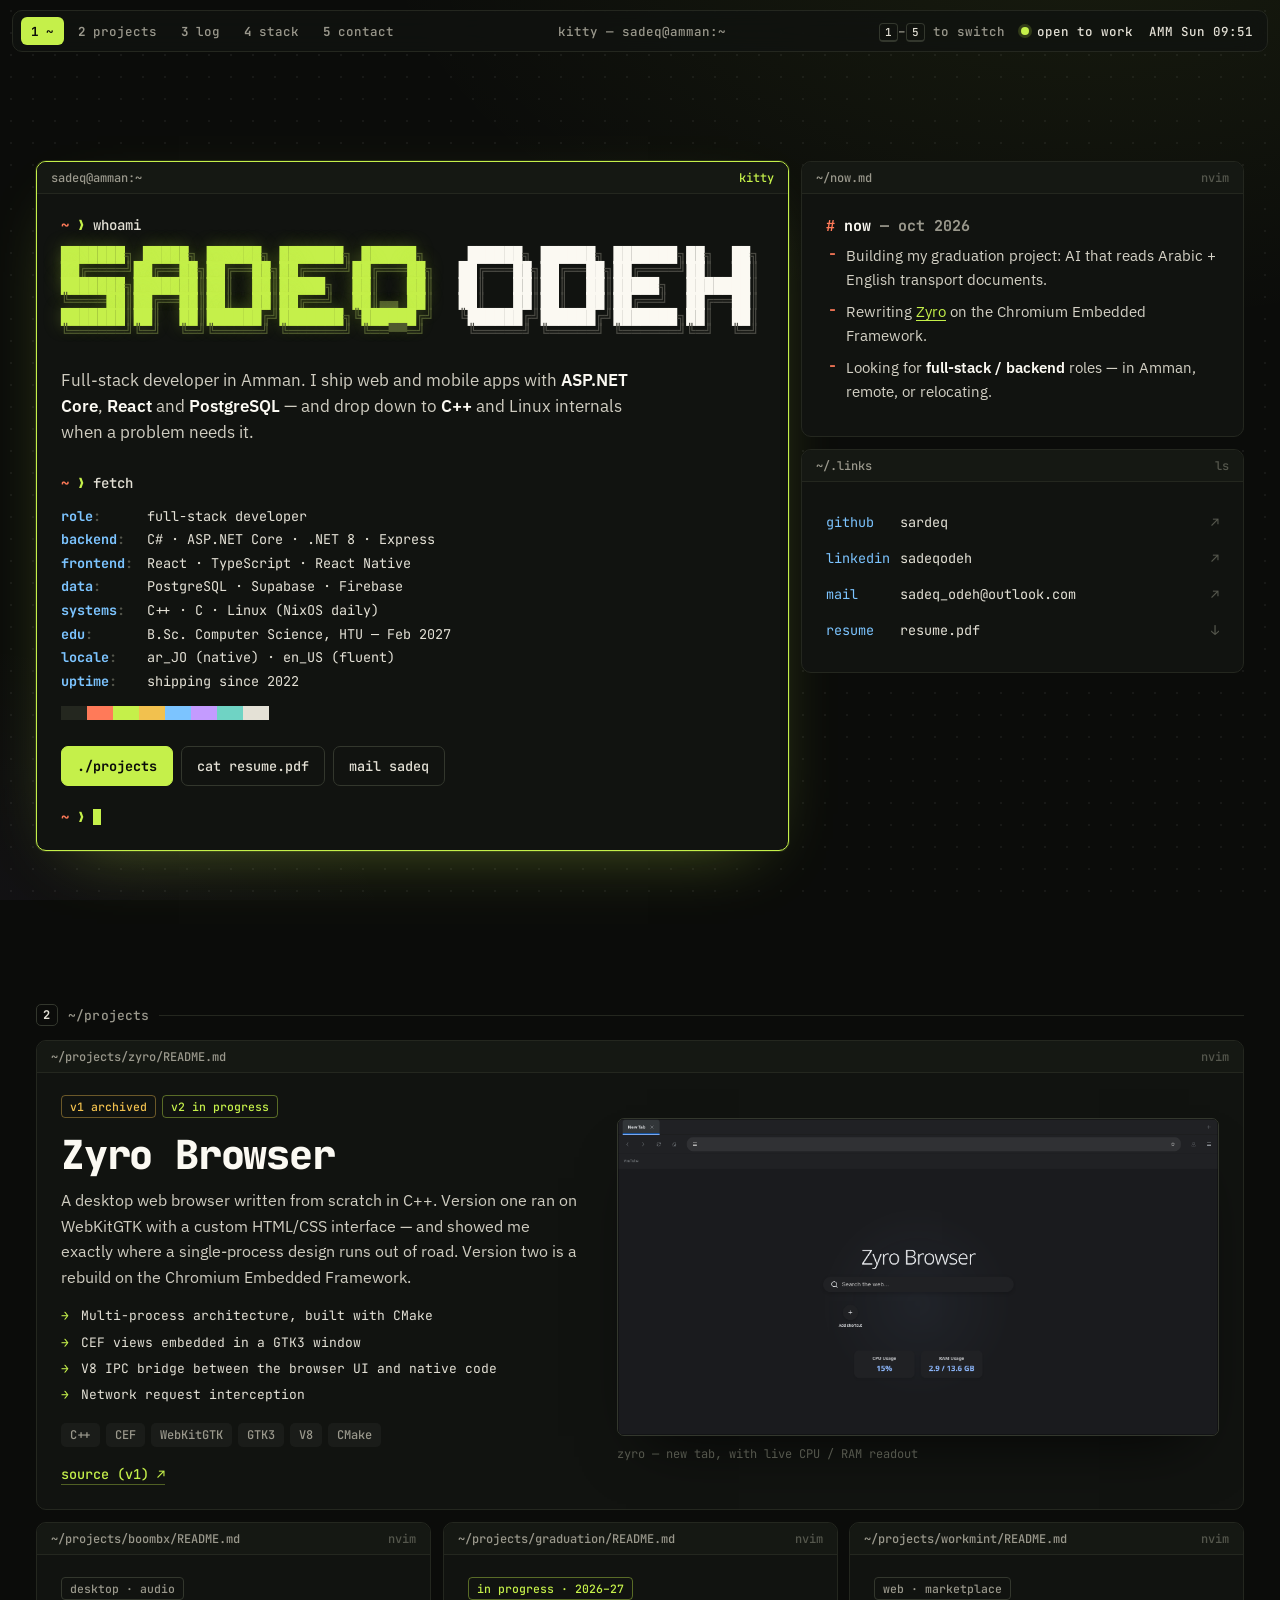
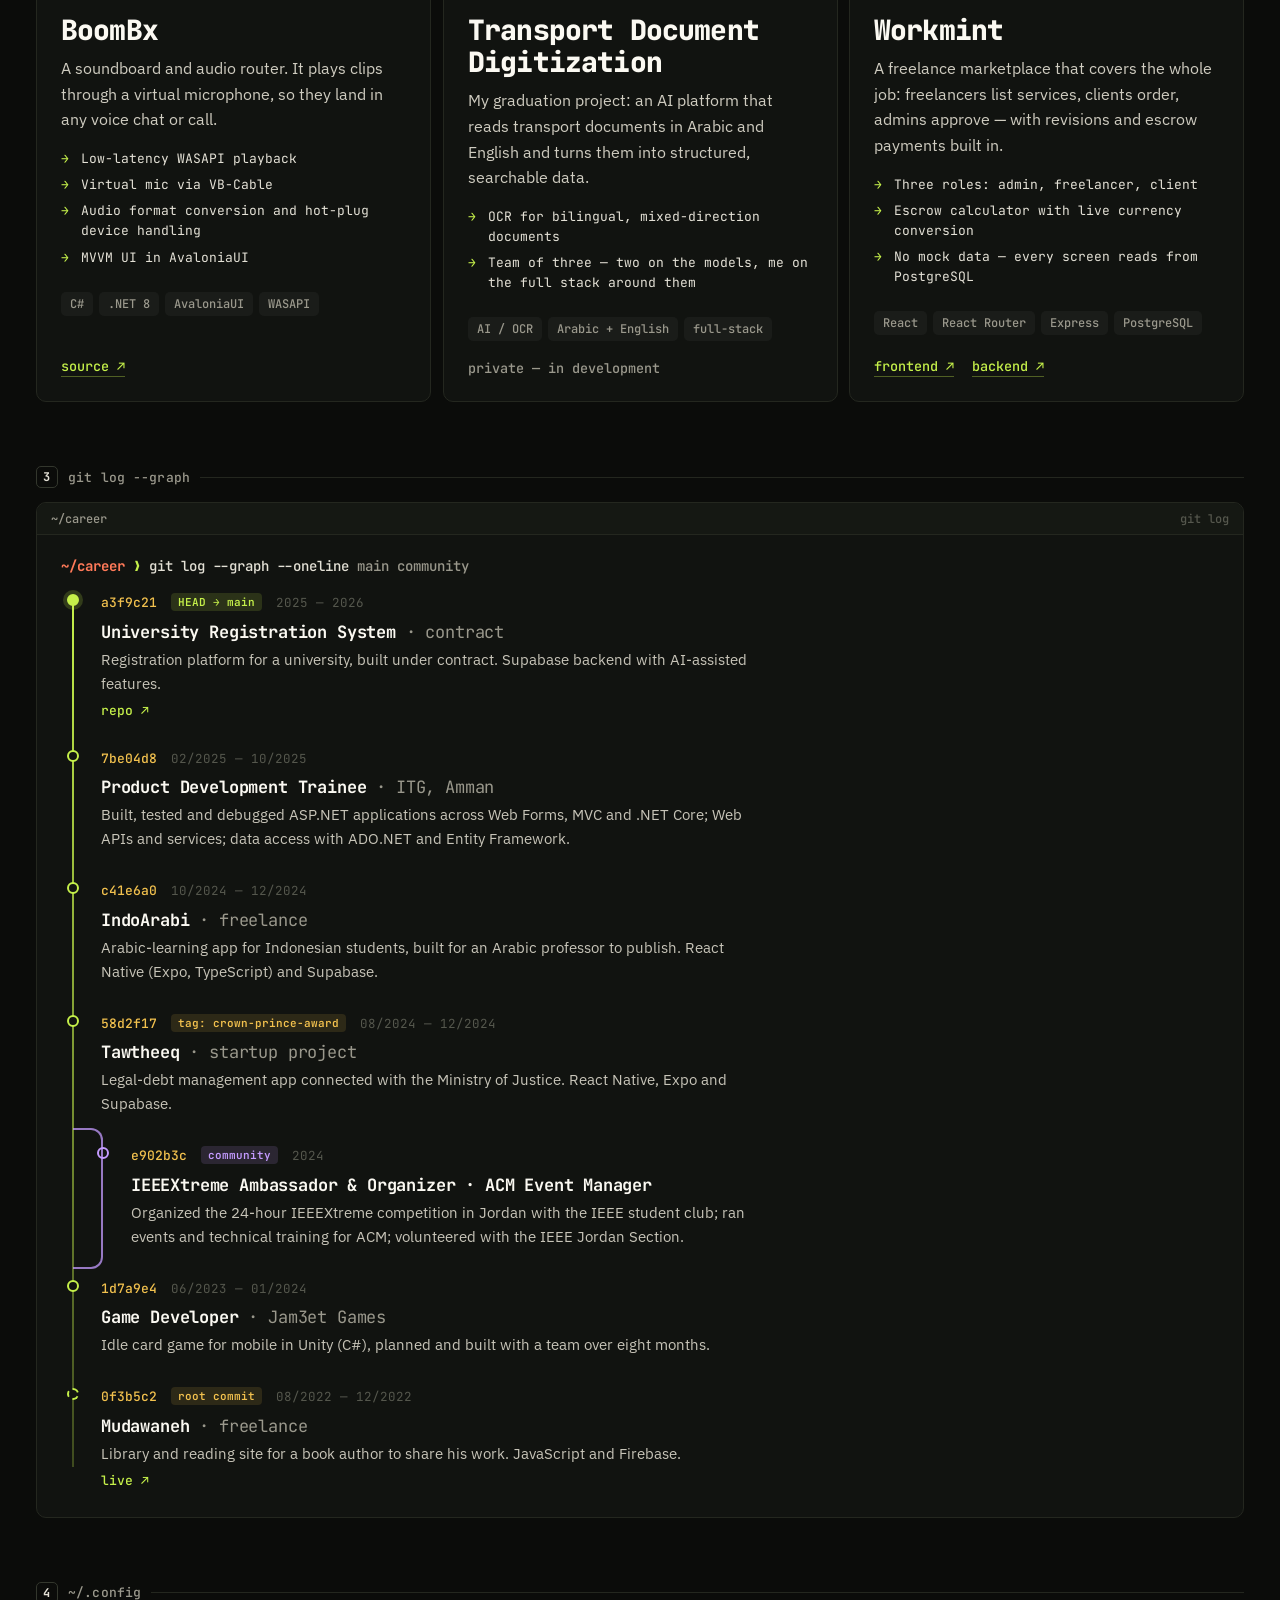
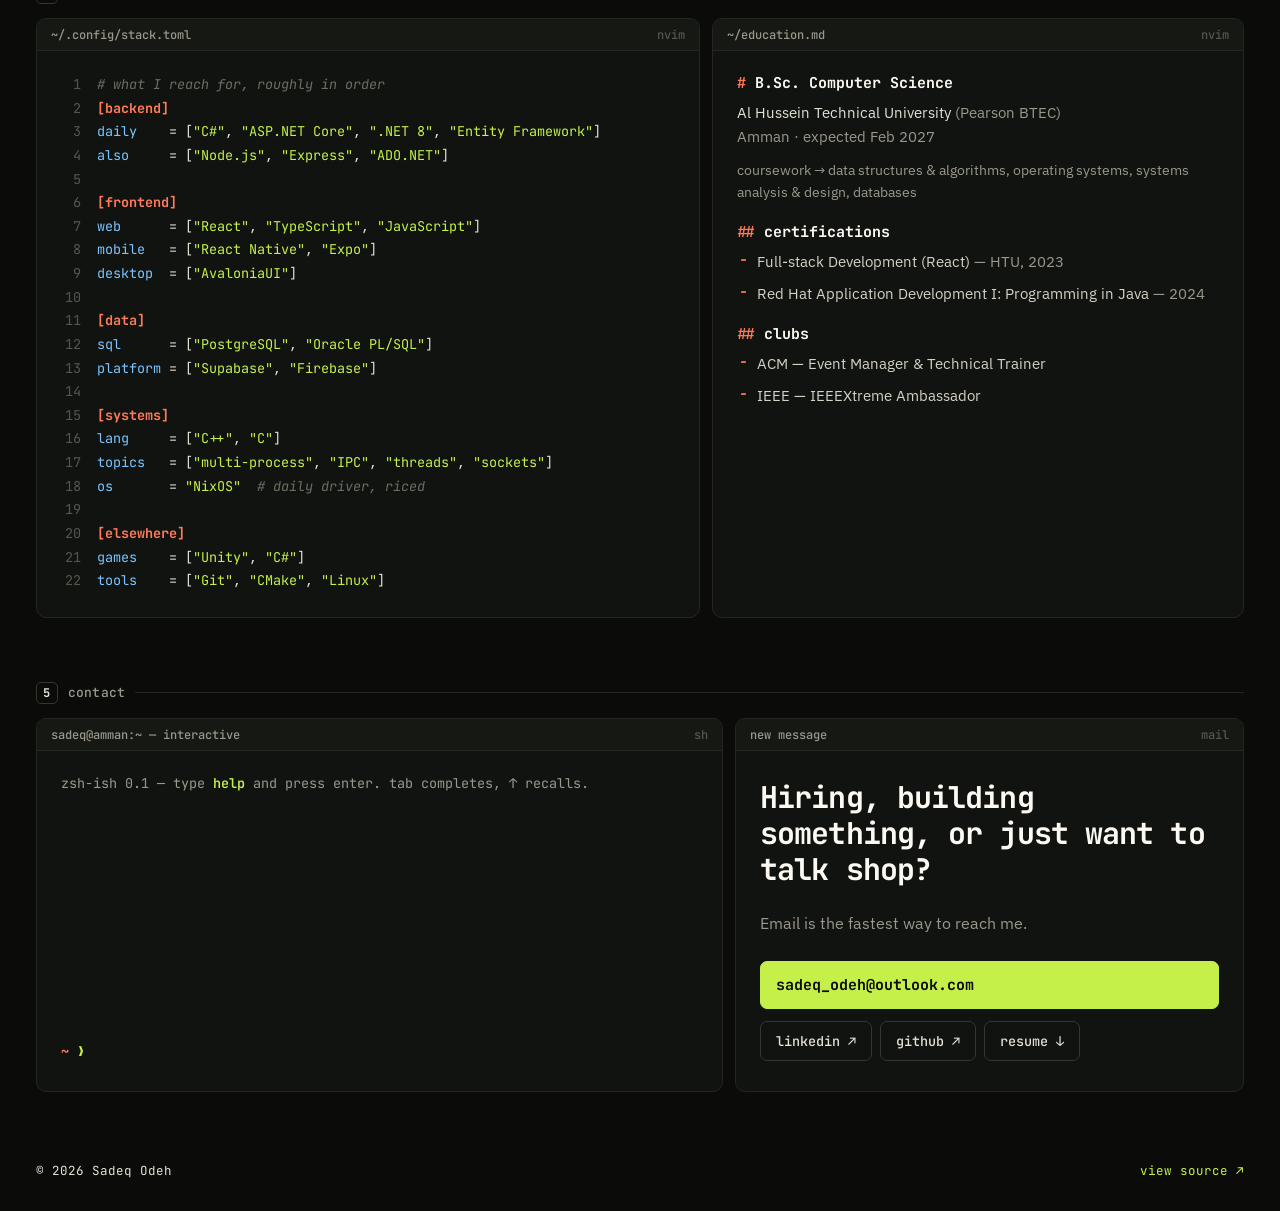
==== commit 49a7846a: "removed msg" ====
--- a/index.html
+++ b/index.html
@@ -354,7 +354,6 @@
 
   <footer class="foot">
     <span>© 2026 Sadeq Odeh</span>
-    <span class="muted">hand-written HTML, CSS &amp; JS — no frameworks</span>
     <a href="https://github.com/sardeq/Portfolio" target="_blank" rel="noopener">view source ↗</a>
   </footer>
 
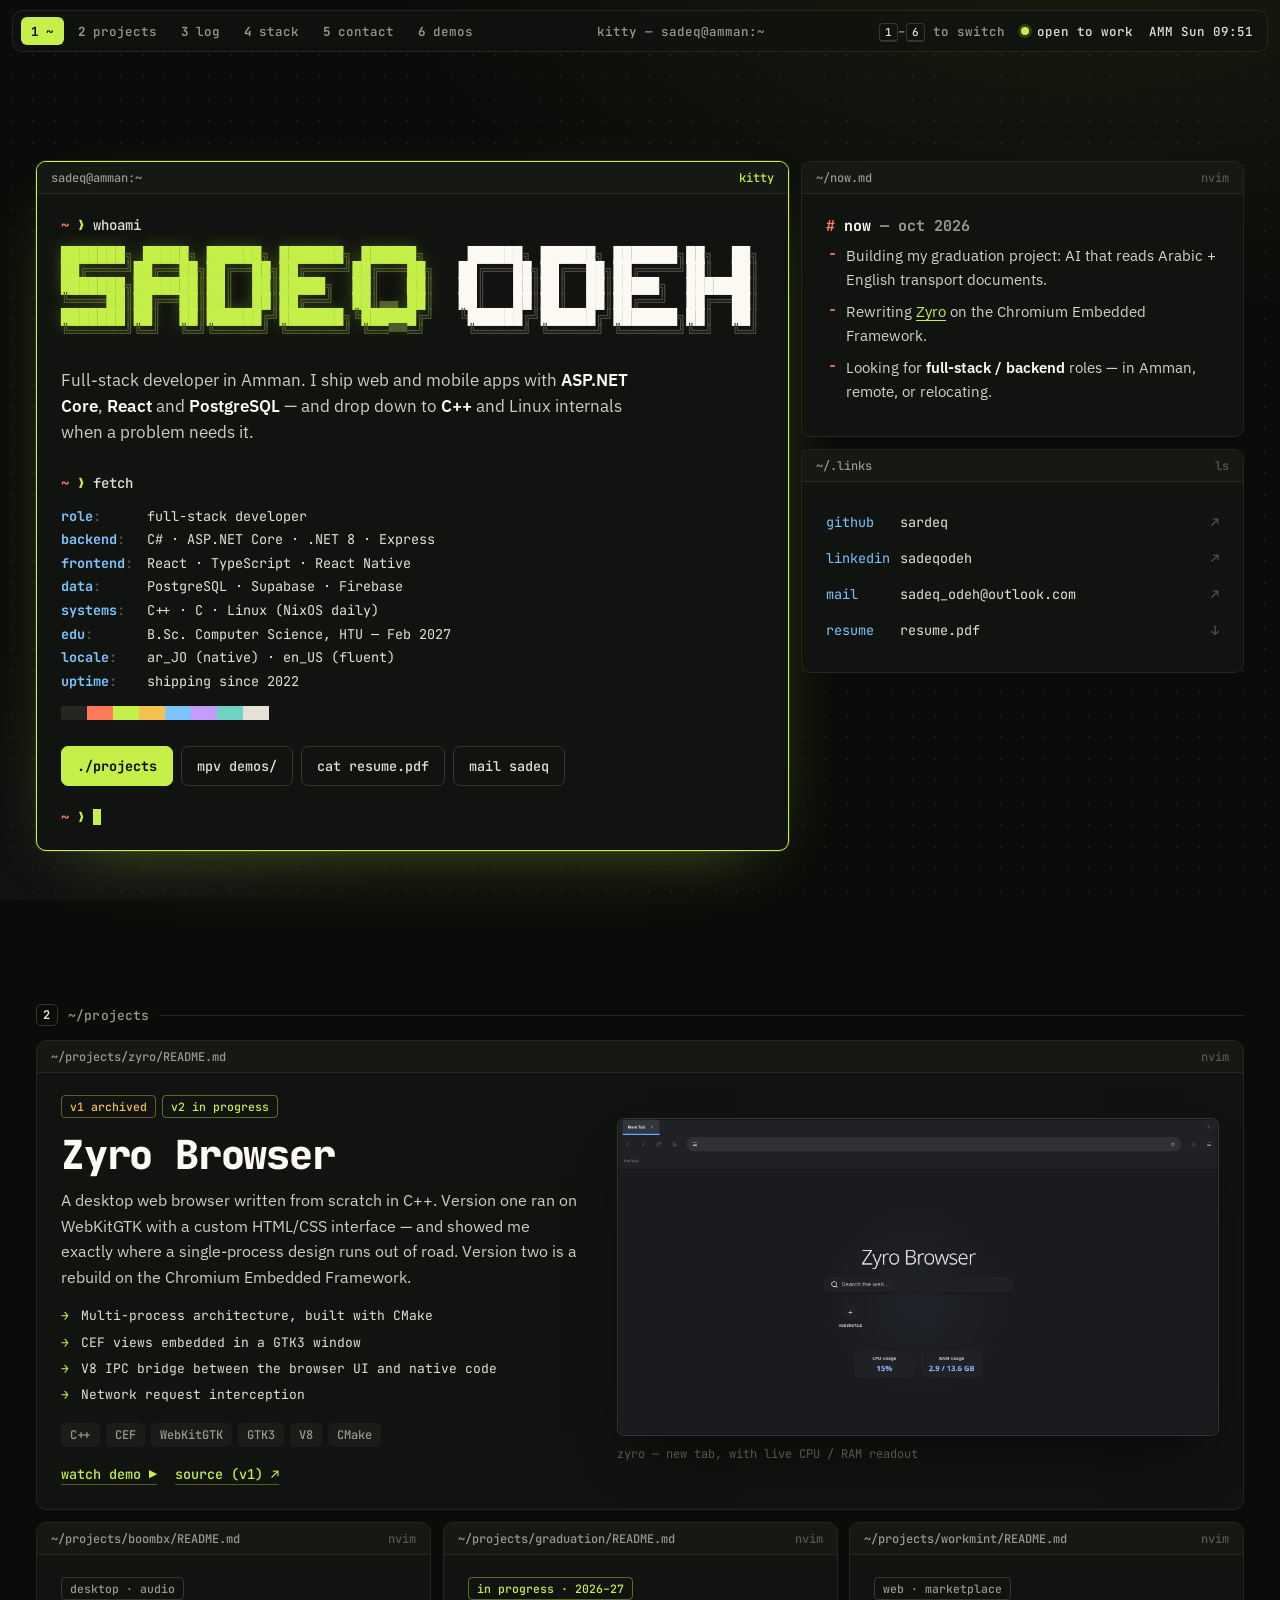
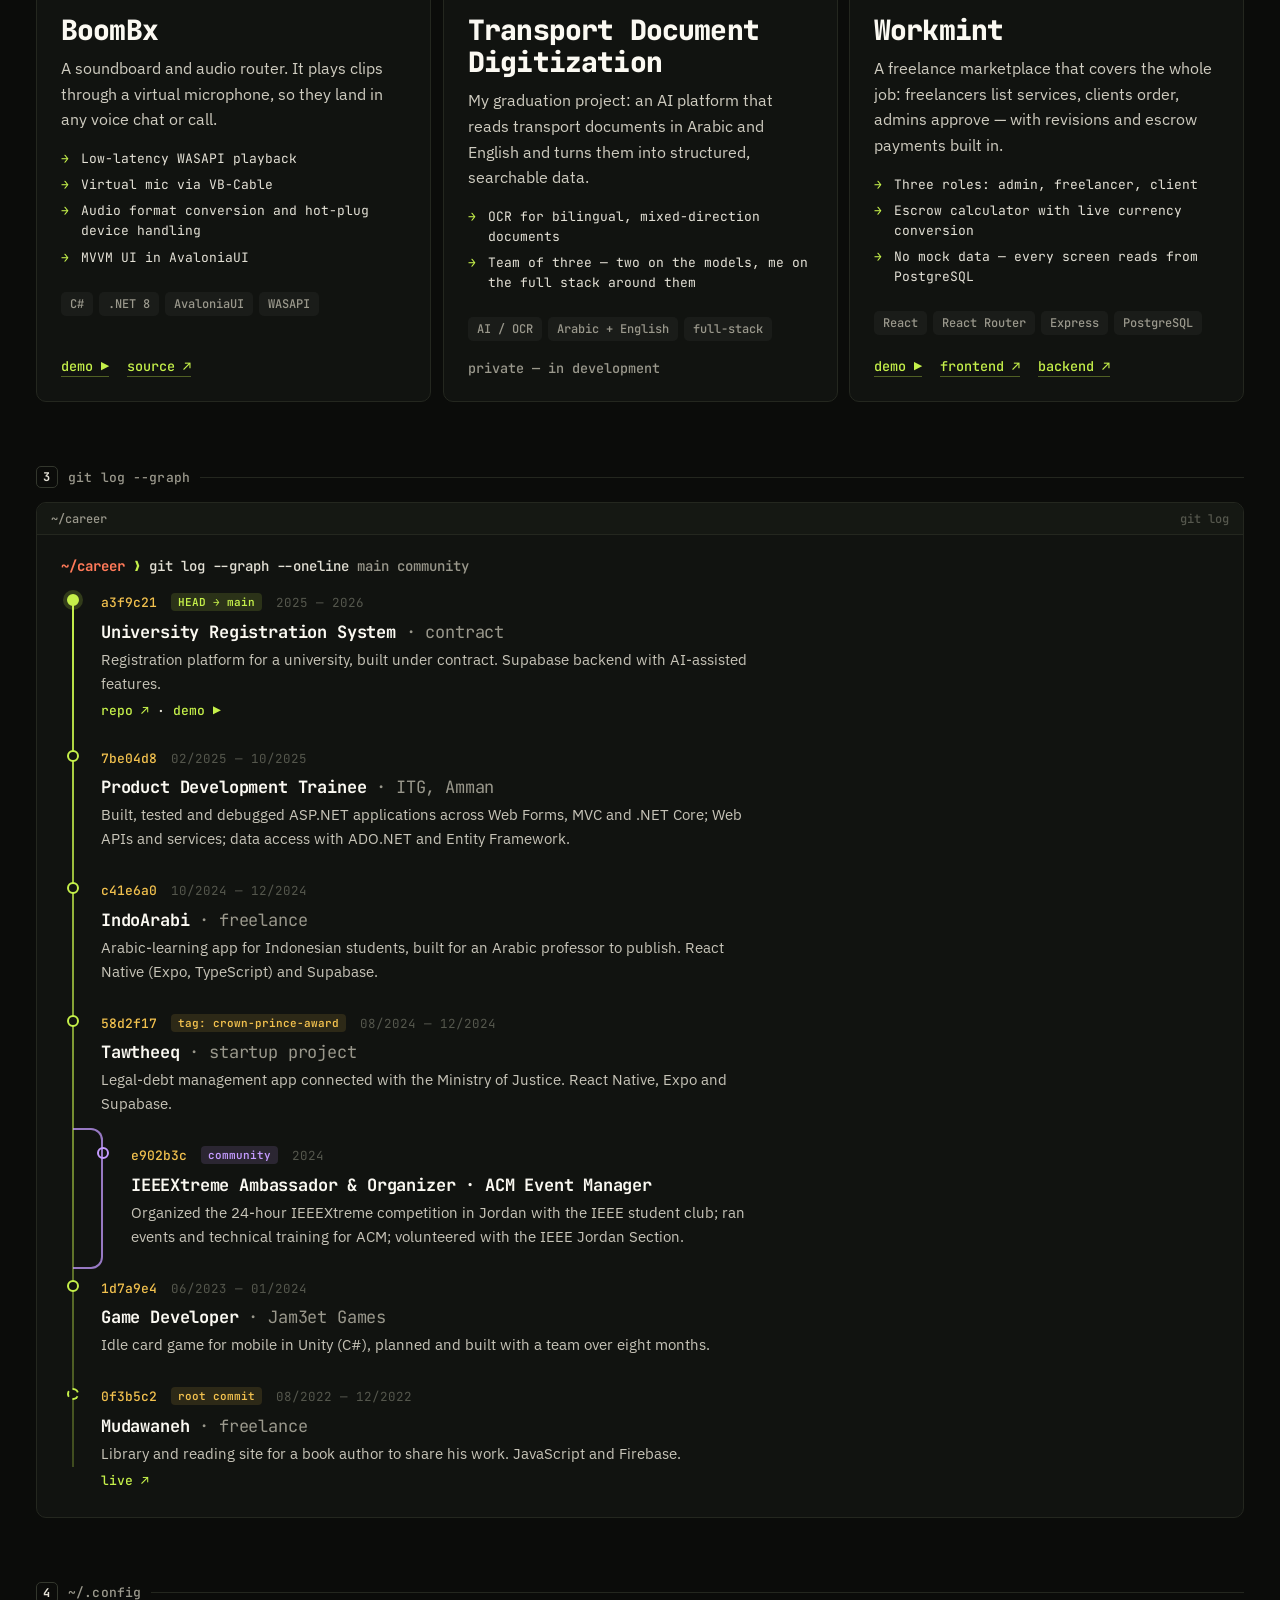
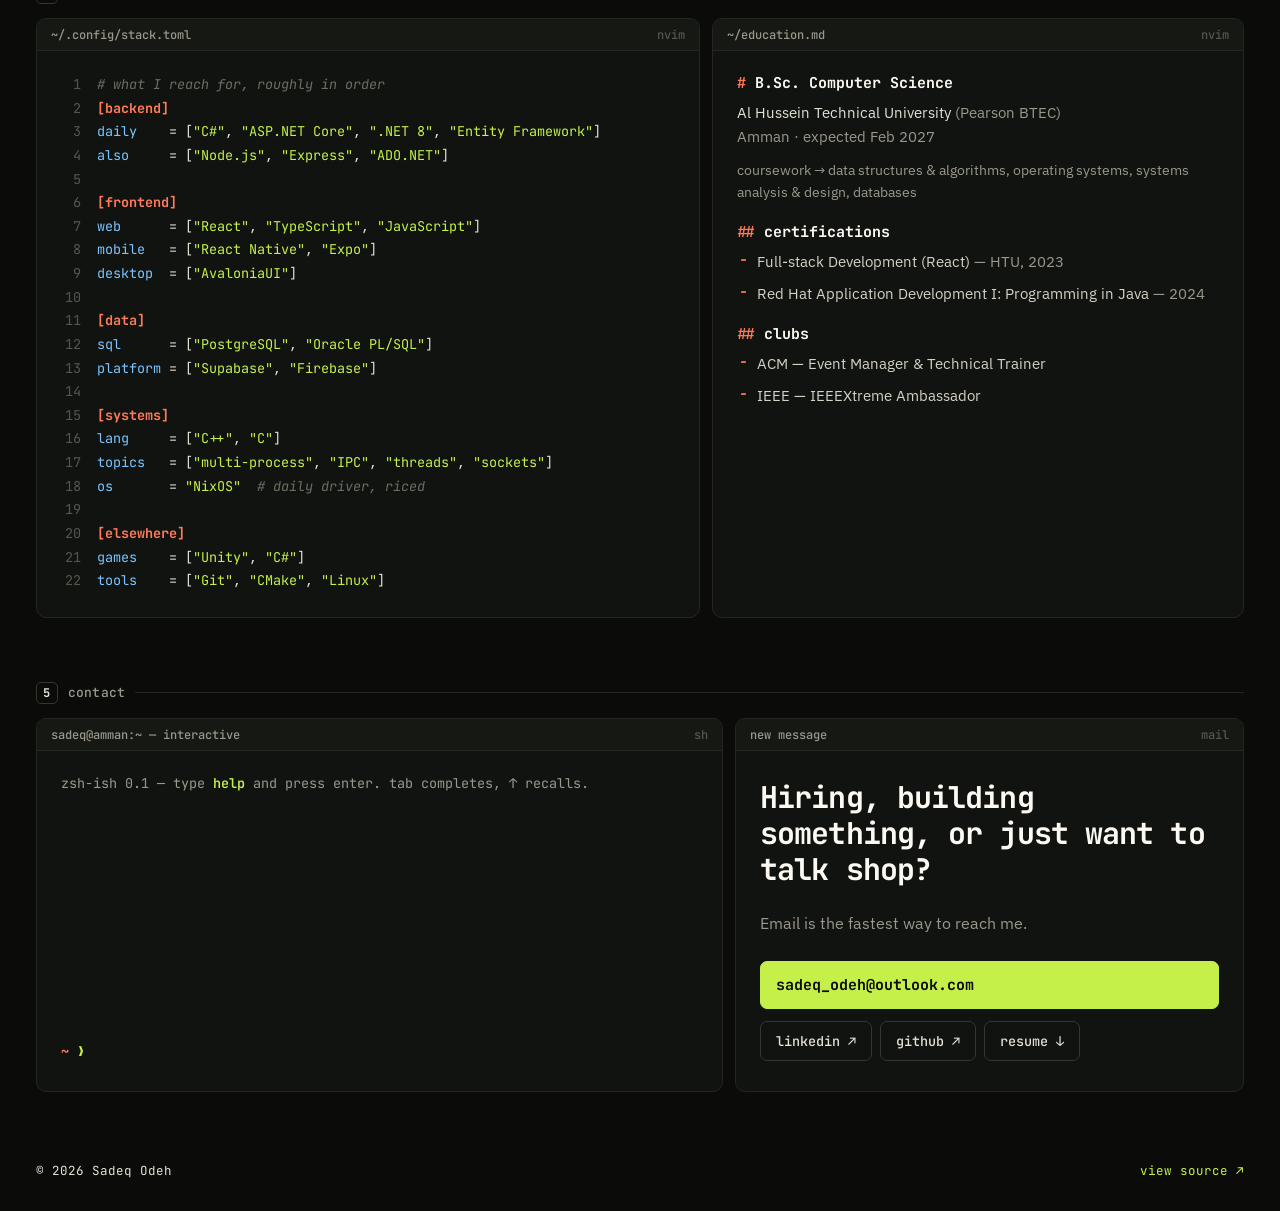
==== commit 6106fe4e: "added demos" ====
--- a/index.html
+++ b/index.html
@@ -27,10 +27,11 @@
       <a href="#ws-log" data-ws="3"><span>3</span><em>log</em></a>
       <a href="#ws-stack" data-ws="4"><span>4</span><em>stack</em></a>
       <a href="#ws-contact" data-ws="5"><span>5</span><em>contact</em></a>
+      <a href="demos.html" data-ws="6"><span>6</span><em>demos</em></a>
     </nav>
     <div class="bar__title" id="barTitle" aria-hidden="true">kitty — sadeq@amman:~</div>
     <div class="bar__right">
-      <span class="bar__hint" aria-hidden="true"><kbd>1</kbd>–<kbd>5</kbd> to switch</span>
+      <span class="bar__hint" aria-hidden="true"><kbd>1</kbd>–<kbd>6</kbd> to switch</span>
       <span class="bar__status"><i class="dot"></i>open to work</span>
       <span class="bar__clock" id="clock" title="Local time in Amman">AMM --:--</span>
     </div>
@@ -79,6 +80,7 @@
 
             <div class="actions">
               <a class="btn btn--primary" href="#ws-projects">./projects</a>
+              <a class="btn" href="demos.html">mpv demos/</a>
               <a class="btn" href="Sadeq_Odeh_Resume_2026.pdf" target="_blank" rel="noopener">cat resume.pdf</a>
               <a class="btn" href="mailto:sadeq_odeh@outlook.com">mail sadeq</a>
             </div>
@@ -134,7 +136,7 @@
                 <li>Network request interception</li>
               </ul>
               <p class="chips"><span>C++</span><span>CEF</span><span>WebKitGTK</span><span>GTK3</span><span>V8</span><span>CMake</span></p>
-              <p class="proj__links"><a href="https://github.com/sardeq/Zyro-Browser-old" target="_blank" rel="noopener">source (v1) ↗</a></p>
+              <p class="proj__links"><a href="demos.html#zyro">watch demo ▶</a><a href="https://github.com/sardeq/Zyro-Browser-old" target="_blank" rel="noopener">source (v1) ↗</a></p>
             </div>
             <figure class="shot">
               <img src="zyro_logo.png" alt="Zyro Browser new-tab page showing a search box and live CPU and RAM usage widgets" loading="lazy" width="1890" height="993">
@@ -156,7 +158,7 @@
               <li>MVVM UI in AvaloniaUI</li>
             </ul>
             <p class="chips"><span>C#</span><span>.NET 8</span><span>AvaloniaUI</span><span>WASAPI</span></p>
-            <p class="proj__links"><a href="https://github.com/sardeq/BoomBx" target="_blank" rel="noopener">source ↗</a></p>
+            <p class="proj__links"><a href="demos.html#boombx">demo ▶</a><a href="https://github.com/sardeq/BoomBx" target="_blank" rel="noopener">source ↗</a></p>
           </div>
         </article>
 
@@ -187,7 +189,7 @@
               <li>No mock data — every screen reads from PostgreSQL</li>
             </ul>
             <p class="chips"><span>React</span><span>React Router</span><span>Express</span><span>PostgreSQL</span></p>
-            <p class="proj__links"><a href="https://github.com/sardeq/workmint-frontend" target="_blank" rel="noopener">frontend ↗</a><a href="https://github.com/sardeq/workmint-backend" target="_blank" rel="noopener">backend ↗</a></p>
+            <p class="proj__links"><a href="demos.html#workmint">demo ▶</a><a href="https://github.com/sardeq/workmint-frontend" target="_blank" rel="noopener">frontend ↗</a><a href="https://github.com/sardeq/workmint-backend" target="_blank" rel="noopener">backend ↗</a></p>
           </div>
         </article>
 
@@ -209,7 +211,7 @@
                 <span class="log__date">2025 — 2026</span>
                 <h3 class="log__title">University Registration System <span class="muted">· contract</span></h3>
                 <p class="log__msg">Registration platform for a university, built under contract. Supabase backend with AI-assisted features.</p>
-                <p class="log__links"><a href="https://github.com/sardeq/AJU-RegSystem" target="_blank" rel="noopener">repo ↗</a></p>
+                <p class="log__links"><a href="https://github.com/sardeq/AJU-RegSystem" target="_blank" rel="noopener">repo ↗</a> · <a href="demos.html#regsystem">demo ▶</a></p>
               </li>
               <li class="log__item">
                 <span class="log__hash">7be04d8</span>
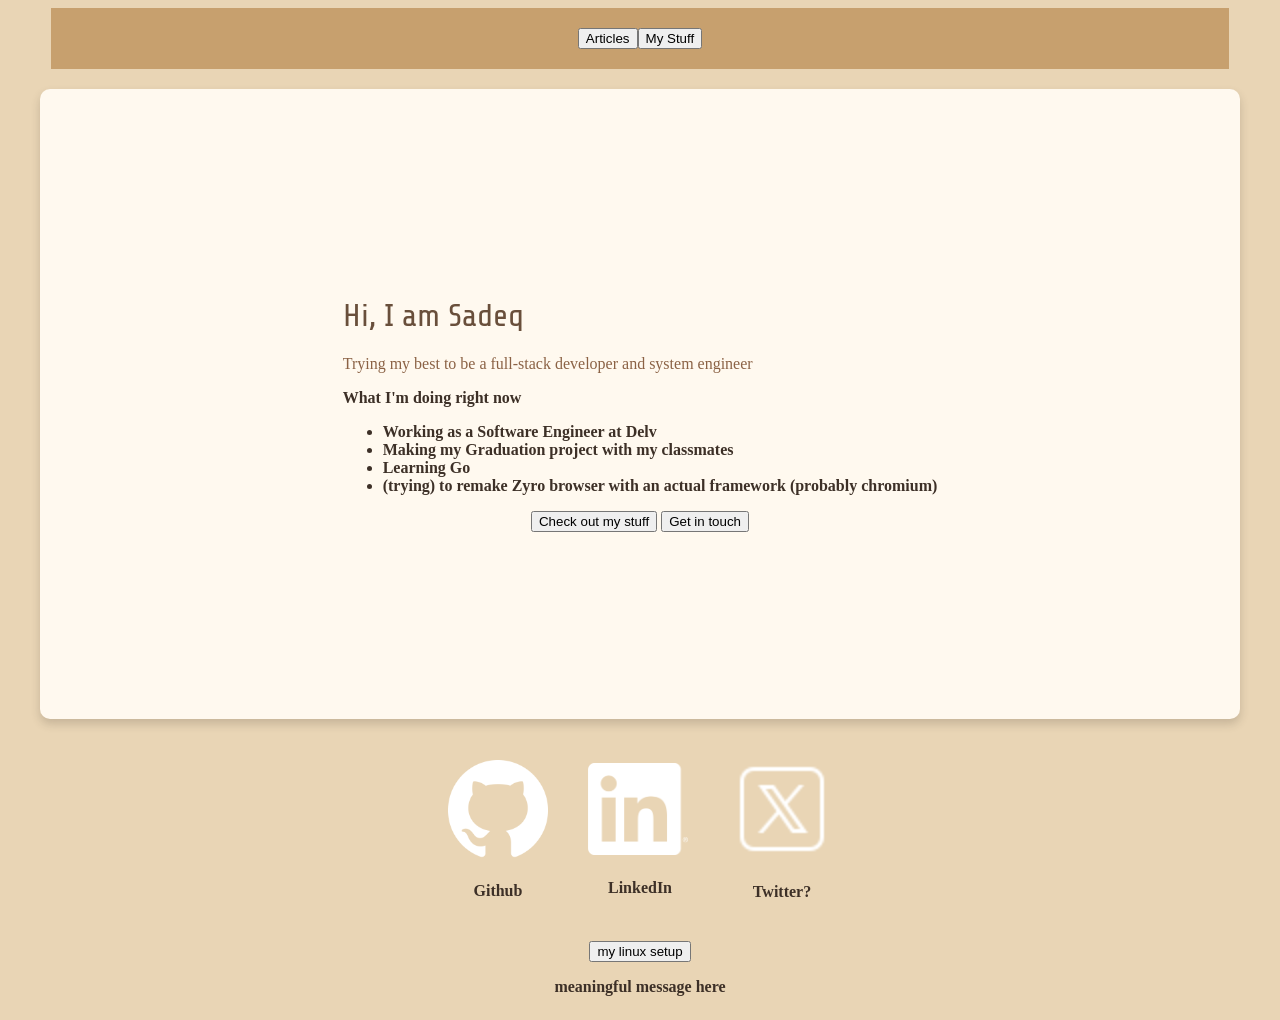
==== commit 088a6ad4: "Unslopping portfolio" ====
--- a/index.html
+++ b/index.html
@@ -1,364 +1,75 @@
-<!DOCTYPE html>
+<!doctype html>
 <html lang="en">
-<head>
-  <meta charset="UTF-8">
-  <meta name="viewport" content="width=device-width, initial-scale=1.0">
-  <title>Sadeq Odeh — Full-stack Developer</title>
-  <meta name="description" content="Sadeq Odeh — full-stack developer in Amman, Jordan. ASP.NET Core, React, TypeScript, PostgreSQL, and C++ systems work.">
-  <meta property="og:title" content="Sadeq Odeh — Full-stack Developer">
-  <meta property="og:description" content="Full-stack developer in Amman. .NET and React by day, C++ and Linux internals when the problem needs it.">
-  <meta property="og:type" content="website">
-  <meta name="theme-color" content="#0b0c0a">
-  <link rel="icon" href="data:image/svg+xml,%3Csvg xmlns='http://www.w3.org/2000/svg' viewBox='0 0 32 32'%3E%3Crect width='32' height='32' rx='7' fill='%23121410'/%3E%3Cpath d='M8 10l6 6-6 6' stroke='%23c5f04a' stroke-width='3' fill='none' stroke-linecap='round' stroke-linejoin='round'/%3E%3Cpath d='M16 23h8' stroke='%23e4e1d6' stroke-width='3' stroke-linecap='round'/%3E%3C/svg%3E">
-  <link rel="preconnect" href="https://fonts.googleapis.com">
-  <link rel="preconnect" href="https://fonts.gstatic.com" crossorigin>
-  <link href="https://fonts.googleapis.com/css2?family=IBM+Plex+Sans:wght@400;500;600&family=JetBrains+Mono:wght@400;500;700;800&display=swap" rel="stylesheet">
-  <link rel="stylesheet" href="style.css">
-</head>
-<body>
+    <head>
+        <meta charset="UTF-8" />
+        <meta name="viewport" content="width=device-width, initial-scale=1.0" />
+        <title>Sadeq Portfolio</title>
+        <link rel="stylesheet" href="style.css" />
 
-  <a class="skip" href="#ws-projects">Skip to projects</a>
+        <link rel="preconnect" href="https://fonts.googleapis.com" />
+        <link rel="preconnect" href="https://fonts.gstatic.com" crossorigin />
+        <link
+            href="https://fonts.googleapis.com/css2?family=Redaction+50:ital,wght@0,400;0,700;1,400&family=Share+Tech&family=Unkempt:wght@400;700&display=swap"
+            rel="stylesheet"
+        />
+    </head>
+    <body>
+        <div class="topbar">
+            <button>Articles</button>
+            <button>My Stuff</button>
+        </div>
+        <div class="main">
+            <div class="main-content">
+                <h1 class="title">Hi, I am Sadeq</h1>
+                <p class="subtitle">
+                    Trying my best to be a full-stack developer and system
+                    engineer
+                </p>
+                <p>What I'm doing right now</p>
+                <ul>
+                    <li>Working as a Software Engineer at Delv</li>
+                    <li>Making my Graduation project with my classmates</li>
+                    <li>Learning Go</li>
+                    <li>
+                        (trying) to remake Zyro browser with an actual framework
+                        (probably chromium)
+                    </li>
+                </ul>
+            </div>
 
-  <!-- ───────── status bar ───────── -->
-  <header class="bar" role="banner">
-    <nav class="bar__ws" aria-label="Sections">
-      <a href="#ws-home" data-ws="1" class="is-active"><span>1</span><em>~</em></a>
-      <a href="#ws-projects" data-ws="2"><span>2</span><em>projects</em></a>
-      <a href="#ws-log" data-ws="3"><span>3</span><em>log</em></a>
-      <a href="#ws-stack" data-ws="4"><span>4</span><em>stack</em></a>
-      <a href="#ws-contact" data-ws="5"><span>5</span><em>contact</em></a>
-      <a href="demos.html" data-ws="6"><span>6</span><em>demos</em></a>
-    </nav>
-    <div class="bar__title" id="barTitle" aria-hidden="true">kitty — sadeq@amman:~</div>
-    <div class="bar__right">
-      <span class="bar__hint" aria-hidden="true"><kbd>1</kbd>–<kbd>6</kbd> to switch</span>
-      <span class="bar__status"><i class="dot"></i>open to work</span>
-      <span class="bar__clock" id="clock" title="Local time in Amman">AMM --:--</span>
-    </div>
-  </header>
-
-  <main>
-
-    <!-- ───────── 1 · home ───────── -->
-    <section class="ws ws--home" id="ws-home" data-ws="1" aria-label="Intro">
-      <div class="tiles tiles--home">
-
-        <article class="win win--term" data-title="kitty — sadeq@amman:~">
-          <div class="win__bar"><span class="win__path">sadeq@amman:~</span><span class="win__app">kitty</span></div>
-          <div class="win__body">
-            <p class="cmd"><span class="ps1">~</span> <span class="typed" data-type="whoami">whoami</span></p>
-
-            <h1 class="banner" aria-label="Sadeq Odeh">
-<pre aria-hidden="true" class="banner__a"><b>███████</b><i>╗ </i><b>█████</b><i>╗ </i><b>██████</b><i>╗ </i><b>███████</b><i>╗ </i><b>██████</b><i>╗</i>
-<b>██</b><i>╔════╝</i><b>██</b><i>╔══</i><b>██</b><i>╗</i><b>██</b><i>╔══</i><b>██</b><i>╗</i><b>██</b><i>╔════╝</i><b>██</b><i>╔═══</i><b>██</b><i>╗</i>
-<b>███████</b><i>╗</i><b>███████</b><i>║</i><b>██</b><i>║  </i><b>██</b><i>║</i><b>█████</b><i>╗  </i><b>██</b><i>║   </i><b>██</b><i>║</i>
-<i>╚════</i><b>██</b><i>║</i><b>██</b><i>╔══</i><b>██</b><i>║</i><b>██</b><i>║  </i><b>██</b><i>║</i><b>██</b><i>╔══╝  </i><b>██</b><i>║▄▄ </i><b>██</b><i>║</i>
-<b>███████</b><i>║</i><b>██</b><i>║  </i><b>██</b><i>║</i><b>██████</b><i>╔╝</i><b>███████</b><i>╗╚</i><b>██████</b><i>╔╝</i>
-<i>╚══════╝╚═╝  ╚═╝╚═════╝ ╚══════╝ ╚══▀▀═╝</i></pre>
-<pre aria-hidden="true" class="banner__b"> <b>██████</b><i>╗ </i><b>██████</b><i>╗ </i><b>███████</b><i>╗</i><b>██</b><i>╗  </i><b>██</b><i>╗</i>
-<b>██</b><i>╔═══</i><b>██</b><i>╗</i><b>██</b><i>╔══</i><b>██</b><i>╗</i><b>██</b><i>╔════╝</i><b>██</b><i>║  </i><b>██</b><i>║</i>
-<b>██</b><i>║   </i><b>██</b><i>║</i><b>██</b><i>║  </i><b>██</b><i>║</i><b>█████</b><i>╗  </i><b>███████</b><i>║</i>
-<b>██</b><i>║   </i><b>██</b><i>║</i><b>██</b><i>║  </i><b>██</b><i>║</i><b>██</b><i>╔══╝  </i><b>██</b><i>╔══</i><b>██</b><i>║</i>
-<i>╚</i><b>██████</b><i>╔╝</i><b>██████</b><i>╔╝</i><b>███████</b><i>╗</i><b>██</b><i>║  </i><b>██</b><i>║</i>
-<i> ╚═════╝ ╚═════╝ ╚══════╝╚═╝  ╚═╝</i></pre>
-            </h1>
-
-            <p class="lede">Full-stack developer in Amman. I ship web and mobile apps with <b>ASP.NET Core</b>, <b>React</b> and <b>PostgreSQL</b> — and drop down to <b>C++</b> and Linux internals when a problem needs it.</p>
-
-            <p class="cmd"><span class="ps1">~</span> fetch</p>
-            <dl class="fetch">
-              <div><dt>role</dt><dd>full-stack developer</dd></div>
-              <div><dt>backend</dt><dd>C# · ASP.NET Core · .NET 8 · Express</dd></div>
-              <div><dt>frontend</dt><dd>React · TypeScript · React Native</dd></div>
-              <div><dt>data</dt><dd>PostgreSQL · Supabase · Firebase</dd></div>
-              <div><dt>systems</dt><dd>C++ · C · Linux (NixOS daily)</dd></div>
-              <div><dt>edu</dt><dd>B.Sc. Computer Science, HTU — Feb 2027</dd></div>
-              <div><dt>locale</dt><dd>ar_JO (native) · en_US (fluent)</dd></div>
-              <div><dt>uptime</dt><dd>shipping since 2022</dd></div>
-            </dl>
-            <div class="swatches" aria-hidden="true"><i></i><i></i><i></i><i></i><i></i><i></i><i></i><i></i></div>
-
-            <div class="actions">
-              <a class="btn btn--primary" href="#ws-projects">./projects</a>
-              <a class="btn" href="demos.html">mpv demos/</a>
-              <a class="btn" href="Sadeq_Odeh_Resume_2026.pdf" target="_blank" rel="noopener">cat resume.pdf</a>
-              <a class="btn" href="mailto:sadeq_odeh@outlook.com">mail sadeq</a>
+            <div main-btns>
+                <button>Check out my stuff</button>
+                <button>Get in touch</button>
             </div>
-            <p class="cmd cmd--idle"><span class="ps1">~</span> <span class="cursor" aria-hidden="true"></span></p>
-          </div>
-        </article>
-
-        <div class="stack-col">
-          <article class="win" data-title="nvim — now.md">
-            <div class="win__bar"><span class="win__path">~/now.md</span><span class="win__app">nvim</span></div>
-            <div class="win__body md">
-              <p class="md__h"><span class="tok-h">#</span> now <span class="muted">— oct 2026</span></p>
-              <ul class="md__list">
-                <li>Building my graduation project: AI that reads Arabic + English transport documents.</li>
-                <li>Rewriting <a href="#p-zyro">Zyro</a> on the Chromium Embedded Framework.</li>
-                <li>Looking for <b>full-stack / backend</b> roles — in Amman, remote, or relocating.</li>
-              </ul>
-            </div>
-          </article>
-
-          <article class="win" data-title="links — ~/.links">
-            <div class="win__bar"><span class="win__path">~/.links</span><span class="win__app">ls</span></div>
-            <div class="win__body">
-              <ul class="links">
-                <li><a href="https://github.com/sardeq" target="_blank" rel="noopener"><span class="lk">github</span><span class="lv">sardeq</span><span class="arr">↗</span></a></li>
-                <li><a href="https://www.linkedin.com/in/sadeq-odeh" target="_blank" rel="noopener"><span class="lk">linkedin</span><span class="lv">sadeqodeh</span><span class="arr">↗</span></a></li>
-                <li><a href="mailto:sadeq_odeh@outlook.com"><span class="lk">mail</span><span class="lv">sadeq_odeh@outlook.com</span><span class="arr">↗</span></a></li>
-                <li><a href="Sadeq_Odeh_Resume_2026.pdf" target="_blank" rel="noopener"><span class="lk">resume</span><span class="lv">resume.pdf</span><span class="arr">↓</span></a></li>
-              </ul>
-            </div>
-          </article>
         </div>
 
-      </div>
-    </section>
+        <div class="socials">
+            <a
+                href="https://github.com/sardeq"
+                target="_blank"
+                class="social-box"
+            >
+                <img src="Images/GitHub_Invertocat_White.png" />
+                <p>Github</p>
+            </a>
+            <a
+                href="https://www.linkedin.com/in/sadeq-odeh/"
+                target="_blank"
+                class="social-box"
+            >
+                <img src="Images/InBug-White.png" />
+                <p>LinkedIn</p>
+            </a>
+            <a href="https://x.com/sadeqlo" target="_blank" class="social-box">
+                <img src="Images/icons8-x-logo-50.png" />
+                <p>Twitter?</p>
+            </a>
+        </div>
+    </body>
 
-    <!-- ───────── 2 · projects ───────── -->
-    <section class="ws" id="ws-projects" data-ws="2" aria-labelledby="h-projects">
-      <h2 class="ws__label" id="h-projects"><span>2</span> ~/projects</h2>
-      <div class="tiles tiles--projects">
+    <button>my linux setup</button>
 
-        <article class="win proj proj--wide" id="p-zyro" data-title="nvim — zyro/README.md">
-          <div class="win__bar"><span class="win__path">~/projects/zyro/README.md</span><span class="win__app">nvim</span></div>
-          <div class="win__body proj__body">
-            <div class="proj__text">
-              <p class="proj__meta"><span class="tag tag--warn">v1 archived</span><span class="tag tag--ok">v2 in progress</span></p>
-              <h3>Zyro Browser</h3>
-              <p class="proj__pitch">A desktop web browser written from scratch in C++. Version one ran on WebKitGTK with a custom HTML/CSS interface — and showed me exactly where a single-process design runs out of road. Version two is a rebuild on the Chromium Embedded Framework.</p>
-              <ul class="proj__points">
-                <li>Multi-process architecture, built with CMake</li>
-                <li>CEF views embedded in a GTK3 window</li>
-                <li>V8 IPC bridge between the browser UI and native code</li>
-                <li>Network request interception</li>
-              </ul>
-              <p class="chips"><span>C++</span><span>CEF</span><span>WebKitGTK</span><span>GTK3</span><span>V8</span><span>CMake</span></p>
-              <p class="proj__links"><a href="demos.html#zyro">watch demo ▶</a><a href="https://github.com/sardeq/Zyro-Browser-old" target="_blank" rel="noopener">source (v1) ↗</a></p>
-            </div>
-            <figure class="shot">
-              <img src="zyro_logo.png" alt="Zyro Browser new-tab page showing a search box and live CPU and RAM usage widgets" loading="lazy" width="1890" height="993">
-              <figcaption>zyro — new tab, with live CPU / RAM readout</figcaption>
-            </figure>
-          </div>
-        </article>
-
-        <article class="win proj" id="p-boombx" data-title="nvim — boombx/README.md">
-          <div class="win__bar"><span class="win__path">~/projects/boombx/README.md</span><span class="win__app">nvim</span></div>
-          <div class="win__body">
-            <p class="proj__meta"><span class="tag">desktop · audio</span></p>
-            <h3>BoomBx</h3>
-            <p class="proj__pitch">A soundboard and audio router. It plays clips through a virtual microphone, so they land in any voice chat or call.</p>
-            <ul class="proj__points">
-              <li>Low-latency WASAPI playback</li>
-              <li>Virtual mic via VB-Cable</li>
-              <li>Audio format conversion and hot-plug device handling</li>
-              <li>MVVM UI in AvaloniaUI</li>
-            </ul>
-            <p class="chips"><span>C#</span><span>.NET 8</span><span>AvaloniaUI</span><span>WASAPI</span></p>
-            <p class="proj__links"><a href="demos.html#boombx">demo ▶</a><a href="https://github.com/sardeq/BoomBx" target="_blank" rel="noopener">source ↗</a></p>
-          </div>
-        </article>
-
-        <article class="win proj" id="p-grad" data-title="nvim — graduation/README.md">
-          <div class="win__bar"><span class="win__path">~/projects/graduation/README.md</span><span class="win__app">nvim</span></div>
-          <div class="win__body">
-            <p class="proj__meta"><span class="tag tag--ok">in progress · 2026–27</span></p>
-            <h3>Transport Document Digitization</h3>
-            <p class="proj__pitch">My graduation project: an AI platform that reads transport documents in Arabic and English and turns them into structured, searchable data.</p>
-            <ul class="proj__points">
-              <li>OCR for bilingual, mixed-direction documents</li>
-              <li>Team of three — two on the models, me on the full stack around them</li>
-            </ul>
-            <p class="chips"><span>AI / OCR</span><span>Arabic + English</span><span>full-stack</span></p>
-            <p class="proj__links"><span class="muted">private — in development</span></p>
-          </div>
-        </article>
-
-        <article class="win proj" id="p-workmint" data-title="nvim — workmint/README.md">
-          <div class="win__bar"><span class="win__path">~/projects/workmint/README.md</span><span class="win__app">nvim</span></div>
-          <div class="win__body">
-            <p class="proj__meta"><span class="tag">web · marketplace</span></p>
-            <h3>Workmint</h3>
-            <p class="proj__pitch">A freelance marketplace that covers the whole job: freelancers list services, clients order, admins approve — with revisions and escrow payments built in.</p>
-            <ul class="proj__points">
-              <li>Three roles: admin, freelancer, client</li>
-              <li>Escrow calculator with live currency conversion</li>
-              <li>No mock data — every screen reads from PostgreSQL</li>
-            </ul>
-            <p class="chips"><span>React</span><span>React Router</span><span>Express</span><span>PostgreSQL</span></p>
-            <p class="proj__links"><a href="demos.html#workmint">demo ▶</a><a href="https://github.com/sardeq/workmint-frontend" target="_blank" rel="noopener">frontend ↗</a><a href="https://github.com/sardeq/workmint-backend" target="_blank" rel="noopener">backend ↗</a></p>
-          </div>
-        </article>
-
-      </div>
-    </section>
-
-    <!-- ───────── 3 · log ───────── -->
-    <section class="ws" id="ws-log" data-ws="3" aria-labelledby="h-log">
-      <h2 class="ws__label" id="h-log"><span>3</span> git log --graph</h2>
-      <div class="tiles">
-        <article class="win" data-title="git — log --graph career">
-          <div class="win__bar"><span class="win__path">~/career</span><span class="win__app">git log</span></div>
-          <div class="win__body">
-            <p class="cmd"><span class="ps1">~/career</span> git log --graph --oneline <span class="muted">main community</span></p>
-            <ol class="log">
-              <li class="log__item log__item--head">
-                <span class="log__hash">a3f9c21</span>
-                <span class="log__refs"><span class="ref ref--head">HEAD → main</span></span>
-                <span class="log__date">2025 — 2026</span>
-                <h3 class="log__title">University Registration System <span class="muted">· contract</span></h3>
-                <p class="log__msg">Registration platform for a university, built under contract. Supabase backend with AI-assisted features.</p>
-                <p class="log__links"><a href="https://github.com/sardeq/AJU-RegSystem" target="_blank" rel="noopener">repo ↗</a> · <a href="demos.html#regsystem">demo ▶</a></p>
-              </li>
-              <li class="log__item">
-                <span class="log__hash">7be04d8</span>
-                <span class="log__date">02/2025 — 10/2025</span>
-                <h3 class="log__title">Product Development Trainee <span class="muted">· ITG, Amman</span></h3>
-                <p class="log__msg">Built, tested and debugged ASP.NET applications across Web Forms, MVC and .NET Core; Web APIs and services; data access with ADO.NET and Entity Framework.</p>
-              </li>
-              <li class="log__item">
-                <span class="log__hash">c41e6a0</span>
-                <span class="log__date">10/2024 — 12/2024</span>
-                <h3 class="log__title">IndoArabi <span class="muted">· freelance</span></h3>
-                <p class="log__msg">Arabic-learning app for Indonesian students, built for an Arabic professor to publish. React Native (Expo, TypeScript) and Supabase.</p>
-              </li>
-              <li class="log__item">
-                <span class="log__hash">58d2f17</span>
-                <span class="log__refs"><span class="ref ref--tag">tag: crown-prince-award</span></span>
-                <span class="log__date">08/2024 — 12/2024</span>
-                <h3 class="log__title">Tawtheeq <span class="muted">· startup project</span></h3>
-                <p class="log__msg">Legal-debt management app connected with the Ministry of Justice. React Native, Expo and Supabase.</p>
-              </li>
-              <li class="log__item log__item--branch">
-                <span class="log__lane" aria-hidden="true"></span>
-                <span class="log__hash">e902b3c</span>
-                <span class="log__refs"><span class="ref ref--branch">community</span></span>
-                <span class="log__date">2024</span>
-                <h3 class="log__title">IEEEXtreme Ambassador &amp; Organizer · ACM Event Manager</h3>
-                <p class="log__msg">Organized the 24-hour IEEEXtreme competition in Jordan with the IEEE student club; ran events and technical training for ACM; volunteered with the IEEE Jordan Section.</p>
-              </li>
-              <li class="log__item">
-                <span class="log__hash">1d7a9e4</span>
-                <span class="log__date">06/2023 — 01/2024</span>
-                <h3 class="log__title">Game Developer <span class="muted">· Jam3et Games</span></h3>
-                <p class="log__msg">Idle card game for mobile in Unity (C#), planned and built with a team over eight months.</p>
-              </li>
-              <li class="log__item log__item--root">
-                <span class="log__hash">0f3b5c2</span>
-                <span class="log__refs"><span class="ref ref--tag">root commit</span></span>
-                <span class="log__date">08/2022 — 12/2022</span>
-                <h3 class="log__title">Mudawaneh <span class="muted">· freelance</span></h3>
-                <p class="log__msg">Library and reading site for a book author to share his work. JavaScript and Firebase.</p>
-                <p class="log__links"><a href="https://mudawaneh.web.app/" target="_blank" rel="noopener">live ↗</a></p>
-              </li>
-            </ol>
-          </div>
-        </article>
-      </div>
-    </section>
-
-    <!-- ───────── 4 · stack ───────── -->
-    <section class="ws" id="ws-stack" data-ws="4" aria-labelledby="h-stack">
-      <h2 class="ws__label" id="h-stack"><span>4</span> ~/.config</h2>
-      <div class="tiles tiles--stack">
-
-        <article class="win" data-title="nvim — stack.toml">
-          <div class="win__bar"><span class="win__path">~/.config/stack.toml</span><span class="win__app">nvim</span></div>
-          <div class="win__body">
-<pre class="code"><code><span class="ln"></span><span class="c"># what I reach for, roughly in order</span>
-<span class="ln"></span><span class="s">[backend]</span>
-<span class="ln"></span><span class="k">daily</span>    = [<span class="v">"C#"</span>, <span class="v">"ASP.NET Core"</span>, <span class="v">".NET 8"</span>, <span class="v">"Entity Framework"</span>]
-<span class="ln"></span><span class="k">also</span>     = [<span class="v">"Node.js"</span>, <span class="v">"Express"</span>, <span class="v">"ADO.NET"</span>]
-<span class="ln"></span>
-<span class="ln"></span><span class="s">[frontend]</span>
-<span class="ln"></span><span class="k">web</span>      = [<span class="v">"React"</span>, <span class="v">"TypeScript"</span>, <span class="v">"JavaScript"</span>]
-<span class="ln"></span><span class="k">mobile</span>   = [<span class="v">"React Native"</span>, <span class="v">"Expo"</span>]
-<span class="ln"></span><span class="k">desktop</span>  = [<span class="v">"AvaloniaUI"</span>]
-<span class="ln"></span>
-<span class="ln"></span><span class="s">[data]</span>
-<span class="ln"></span><span class="k">sql</span>      = [<span class="v">"PostgreSQL"</span>, <span class="v">"Oracle PL/SQL"</span>]
-<span class="ln"></span><span class="k">platform</span> = [<span class="v">"Supabase"</span>, <span class="v">"Firebase"</span>]
-<span class="ln"></span>
-<span class="ln"></span><span class="s">[systems]</span>
-<span class="ln"></span><span class="k">lang</span>     = [<span class="v">"C++"</span>, <span class="v">"C"</span>]
-<span class="ln"></span><span class="k">topics</span>   = [<span class="v">"multi-process"</span>, <span class="v">"IPC"</span>, <span class="v">"threads"</span>, <span class="v">"sockets"</span>]
-<span class="ln"></span><span class="k">os</span>       = <span class="v">"NixOS"</span>  <span class="c"># daily driver, riced</span>
-<span class="ln"></span>
-<span class="ln"></span><span class="s">[elsewhere]</span>
-<span class="ln"></span><span class="k">games</span>    = [<span class="v">"Unity"</span>, <span class="v">"C#"</span>]
-<span class="ln"></span><span class="k">tools</span>    = [<span class="v">"Git"</span>, <span class="v">"CMake"</span>, <span class="v">"Linux"</span>]</code></pre>
-          </div>
-        </article>
-
-        <article class="win" data-title="nvim — education.md">
-          <div class="win__bar"><span class="win__path">~/education.md</span><span class="win__app">nvim</span></div>
-          <div class="win__body md">
-            <p class="md__h"><span class="tok-h">#</span> B.Sc. Computer Science</p>
-            <p>Al Hussein Technical University <span class="muted">(Pearson BTEC)</span><br><span class="muted">Amman · expected Feb 2027</span></p>
-            <p class="muted small">coursework → data structures &amp; algorithms, operating systems, systems analysis &amp; design, databases</p>
-
-            <p class="md__h"><span class="tok-h">##</span> certifications</p>
-            <ul class="md__list">
-              <li>Full-stack Development (React) <span class="muted">— HTU, 2023</span></li>
-              <li>Red Hat Application Development I: Programming in Java <span class="muted">— 2024</span></li>
-            </ul>
-
-            <p class="md__h"><span class="tok-h">##</span> clubs</p>
-            <ul class="md__list">
-              <li>ACM — Event Manager &amp; Technical Trainer</li>
-              <li>IEEE — IEEEXtreme Ambassador</li>
-            </ul>
-          </div>
-        </article>
-
-      </div>
-    </section>
-
-    <!-- ───────── 5 · contact ───────── -->
-    <section class="ws" id="ws-contact" data-ws="5" aria-labelledby="h-contact">
-      <h2 class="ws__label" id="h-contact"><span>5</span> contact</h2>
-      <div class="tiles tiles--contact">
-
-        <article class="win win--term" data-title="kitty — sh">
-          <div class="win__bar"><span class="win__path">sadeq@amman:~ — interactive</span><span class="win__app">sh</span></div>
-          <div class="win__body shell" id="shell">
-            <div class="shell__out" id="shellOut" aria-live="polite">
-              <p class="muted">zsh-ish 0.1 — type <b class="acc">help</b> and press enter. tab completes, ↑ recalls.</p>
-            </div>
-            <form class="shell__in" id="shellForm" autocomplete="off">
-              <label for="shellInput" class="ps1">~</label>
-              <input id="shellInput" type="text" spellcheck="false" autocapitalize="off" aria-label="Terminal command">
-            </form>
-          </div>
-        </article>
-
-        <article class="win win--hello" data-title="mail — new message">
-          <div class="win__bar"><span class="win__path">new message</span><span class="win__app">mail</span></div>
-          <div class="win__body">
-            <p class="hello">Hiring, building something, or just want to talk shop?</p>
-            <p class="muted">Email is the fastest way to reach me.</p>
-            <a class="btn btn--primary btn--big" href="mailto:sadeq_odeh@outlook.com">sadeq_odeh@outlook.com</a>
-            <p class="actions actions--tight">
-              <a class="btn" href="https://www.linkedin.com/in/sadeq-odeh" target="_blank" rel="noopener">linkedin ↗</a>
-              <a class="btn" href="https://github.com/sardeq" target="_blank" rel="noopener">github ↗</a>
-              <a class="btn" href="Sadeq_Odeh_Resume_2026.pdf" target="_blank" rel="noopener">resume ↓</a>
-            </p>
-          </div>
-        </article>
-
-      </div>
-    </section>
-
-  </main>
-
-  <footer class="foot">
-    <span>© 2026 Sadeq Odeh</span>
-    <a href="https://github.com/sardeq/Portfolio" target="_blank" rel="noopener">view source ↗</a>
-  </footer>
-
-  <script src="script.js" defer></script>
-</body>
+    <footer>
+        <p>meaningful message here</p>
+    </footer>
 </html>
--- a/style.css
+++ b/style.css
@@ -1,497 +1,84 @@
-/* ─────────────────────────────────────────────
-   sadeq.rice — a tiling-WM portfolio
-   ───────────────────────────────────────────── */
+/*#E9D5B5, #C7A06E, #FFF9EF, #694F3B, #8B6245, #3D3027*/
 
-:root {
-  --bg: #0b0c0a;
-  --win: #111310;
-  --win-bar: #151813;
-  --line: #24271f;
-  --line-2: #33372d;
-  --fg: #e4e1d6;
-  --fg-strong: #fbf9f2;
-  --dim: #9a988c;
-  --faint: #55574d;
+body {
+    font-family: "Unkempt", cursive;
+    font-weight: 700;
+    font-style: normal;
+    background-color: #e9d5b5;
+    color: #3d3027;
 
-  --acc: #c5f04a;      /* lime — focus, prompts */
-  --acc-ink: #0b0c0a;
-  --coral: #ff7a59;
-  --blue: #7cc4ff;
-  --violet: #c49bff;
-  --yellow: #f2c14e;
-
-  --gap: 12px;
-  --radius: 10px;
-  --mono: "JetBrains Mono", ui-monospace, "SFMono-Regular", Menlo, monospace;
-  --sans: "IBM Plex Sans", system-ui, -apple-system, "Segoe UI", sans-serif;
+    display: flex;
+    flex-direction: column;
+    justify-content: center;
+    align-items: center;
 }
 
-*, *::before, *::after { box-sizing: border-box; }
+.topbar {
+    background-color: #c7a06e;
+    width: 90%;
+    padding: 20px;
 
-html { scroll-behavior: smooth; scroll-padding-top: 72px; -webkit-text-size-adjust: 100%; }
-
-body {
-  margin: 0;
-  background-color: var(--bg);
-  background-image:
-    radial-gradient(1200px 700px at 85% -10%, rgba(197, 240, 74, .07), transparent 60%),
-    radial-gradient(900px 600px at -10% 110%, rgba(196, 155, 255, .06), transparent 60%),
-    radial-gradient(circle, rgba(255, 255, 255, .055) 1px, transparent 1.3px);
-  background-size: auto, auto, 22px 22px;
-  background-attachment: fixed;
-  color: var(--fg);
-  font: 400 16px/1.6 var(--sans);
-  -webkit-font-smoothing: antialiased;
-  overflow-x: hidden;
+    display: flex;
+    flex-direction: row;
+    justify-content: center;
+    align-items: center;
 }
 
-::selection { background: var(--acc); color: var(--acc-ink); }
+.main {
+    background-color: #fff9ef;
+    display: flex;
+    flex-direction: column;
+    justify-content: center;
+    align-items: center;
 
-a { color: inherit; }
-b { font-weight: 600; color: var(--fg-strong); }
-.muted { color: var(--dim); }
-.small { font-size: 14px; }
-.acc { color: var(--acc); }
+    width: 95%;
+    min-height: 70vh;
 
-:focus-visible { outline: 2px solid var(--acc); outline-offset: 2px; border-radius: 4px; }
+    margin-top: 20px;
+    margin-bottom: 20px;
 
-.skip {
-  position: absolute; left: 16px; top: -60px; z-index: 100;
-  background: var(--acc); color: var(--acc-ink);
-  padding: 8px 12px; border-radius: 6px; font: 600 14px var(--mono);
-}
-.skip:focus { top: 16px; }
-
-kbd {
-  font: 500 11px var(--mono);
-  padding: 1px 5px; border: 1px solid var(--line-2); border-bottom-width: 2px;
-  border-radius: 4px; color: var(--fg);
+    border-radius: 10px;
+    box-shadow: rgba(61, 48, 39, 0.2) 0px 5px 10px;
 }
 
-/* ───────── status bar ───────── */
-
-.bar {
-  position: fixed; z-index: 50;
-  top: 10px; left: 12px; right: 12px;
-  height: 42px;
-  display: grid; grid-template-columns: auto 1fr auto; align-items: center; gap: 16px;
-  padding: 0 8px;
-  background: rgba(17, 19, 16, .82);
-  backdrop-filter: blur(14px) saturate(140%);
-  -webkit-backdrop-filter: blur(14px) saturate(140%);
-  border: 1px solid var(--line);
-  border-radius: var(--radius);
-  font: 500 12.5px var(--mono);
+.main-conter {
+    justify-content: left;
+    align-items: left;
 }
 
-.bar__ws { display: flex; gap: 4px; }
-.bar__ws a {
-  display: flex; align-items: center; gap: 7px;
-  height: 28px; padding: 0 10px;
-  border-radius: 6px;
-  text-decoration: none; color: var(--dim);
-  transition: background .2s, color .2s;
-}
-.bar__ws a span { font-weight: 700; }
-.bar__ws a em { font-style: normal; }
-.bar__ws a:hover { color: var(--fg); background: rgba(255, 255, 255, .05); }
-.bar__ws a.is-active { background: var(--acc); color: var(--acc-ink); }
-
-.bar__title {
-  justify-self: center;
-  color: var(--dim);
-  white-space: nowrap; overflow: hidden; text-overflow: ellipsis; max-width: 100%;
+.title {
+    font-family: "Share Tech", sans-serif;
+    font-weight: 400;
+    font-style: normal;
+    color: #694f3b;
 }
 
-.bar__right { display: flex; align-items: center; gap: 16px; padding-right: 6px; color: var(--dim); white-space: nowrap; }
-.bar__status { display: flex; align-items: center; gap: 8px; color: var(--fg); }
-.dot {
-  width: 8px; height: 8px; border-radius: 50%;
-  background: var(--acc);
-  box-shadow: 0 0 0 3px rgba(197, 240, 74, .18);
-  animation: pulse 2.4s ease-in-out infinite;
-}
-.bar__clock { color: var(--fg); font-variant-numeric: tabular-nums; }
-
-@keyframes pulse { 50% { box-shadow: 0 0 0 6px rgba(197, 240, 74, 0); } }
-
-/* ───────── layout ───────── */
-
-main {
-  max-width: 1240px;
-  margin: 0 auto;
-  padding: 64px 16px 0;
+.subtitle {
+    font-family: "Redaction 50", serif;
+    font-weight: 400;
+    font-style: normal;
+    color: #8b6245;
 }
 
-.ws { padding: 40px 0 24px; }
-.ws--home {
-  min-height: 100vh; min-height: 100svh;
-  display: flex; align-items: center;
-  padding-top: 8px;
-}
-.ws--home > .tiles { width: 100%; }
-
-.ws__label {
-  display: flex; align-items: center; gap: 10px;
-  margin: 0 0 14px;
-  font: 500 13px var(--mono);
-  color: var(--dim);
-  letter-spacing: .01em;
-}
-.ws__label span {
-  display: inline-grid; place-items: center;
-  width: 22px; height: 22px; border-radius: 5px;
-  border: 1px solid var(--line-2);
-  color: var(--fg); font-weight: 700; font-size: 12px;
-}
-.ws__label::after { content: ""; flex: 1; height: 1px; background: var(--line); }
-
-.tiles { display: grid; gap: var(--gap); }
-.tiles--home { grid-template-columns: minmax(0, 1.7fr) minmax(0, 1fr); }
-.stack-col { display: grid; gap: var(--gap); align-content: start; }
-.tiles--projects { grid-template-columns: repeat(3, minmax(0, 1fr)); }
-.proj--wide { grid-column: 1 / -1; }
-.tiles--stack { grid-template-columns: minmax(0, 1.25fr) minmax(0, 1fr); }
-.tiles--contact { grid-template-columns: minmax(0, 1.35fr) minmax(0, 1fr); }
-
-/* ───────── windows ───────── */
-
-.win {
-  position: relative;
-  background: var(--win);
-  border: 1.5px solid var(--line);
-  border-radius: var(--radius);
-  overflow: hidden;
-  transition: border-color .25s ease, box-shadow .35s ease;
-  container-type: inline-size;
-}
-.win.is-focus {
-  border-color: var(--acc);
-  box-shadow: 0 0 0 1px rgba(197, 240, 74, .12), 0 24px 70px -36px rgba(197, 240, 74, .45);
+.socials {
+    display: flex;
+    flex-direction: row;
+    justify-content: center;
+    align-items: center;
 }
 
-.win__bar {
-  display: flex; justify-content: space-between; align-items: center; gap: 12px;
-  height: 32px; padding: 0 14px;
-  background: var(--win-bar);
-  border-bottom: 1px solid var(--line);
-  font: 500 12px var(--mono);
-  color: var(--dim);
-}
-.win__path { white-space: nowrap; overflow: hidden; text-overflow: ellipsis; }
-.win__app { color: var(--faint); flex-shrink: 0; }
-.win.is-focus .win__app { color: var(--acc); }
-
-.win__body { padding: 22px 24px 24px; }
-
-/* window open animation */
-@media (prefers-reduced-motion: no-preference) {
-  .js .win { opacity: 0; transform: scale(.965); }
-  .js .win.is-open {
-    opacity: 1; transform: none;
-    transition: opacity .45s ease, transform .5s cubic-bezier(.2, .9, .25, 1.15), border-color .25s ease, box-shadow .35s ease;
-  }
+.social-box {
+    text-decoration: none;
+    color: inherit;
+    margin: 20px;
 }
 
-/* ───────── terminal bits ───────── */
-
-.cmd { margin: 0 0 14px; font: 500 14px var(--mono); color: var(--fg); }
-.ps1 { color: var(--coral); font-weight: 700; }
-.ps1::after { content: " ❯"; color: var(--acc); }
-.cmd--idle { margin: 22px 0 0; }
-
-.cursor {
-  display: inline-block; width: .6em; height: 1.15em; vertical-align: -.2em;
-  background: var(--acc);
-  animation: blink 1.1s steps(1) infinite;
-}
-@keyframes blink { 50% { opacity: 0; } }
-
-.typed.is-typing::after {
-  content: ""; display: inline-block; width: .6em; height: 1.15em; vertical-align: -.2em;
-  background: var(--acc); margin-left: 1px;
+.social-box img {
+    width: 100px;
 }
 
-/* banner */
-.banner {
-  display: flex; flex-direction: column; gap: .9em;
-  margin: 6px 0 26px;
-  /* system mono on purpose: every glyph in the banner must come from one font, or the columns drift */
-  font: 400 clamp(5px, calc((100cqi - 48px) / 42 / .6), 15px)/1 var(--mono);
+.social-box p {
+    margin: 0;
+    padding: 20px;
+    text-align: center;
 }
-.banner pre { margin: 0; font: inherit; font-family: ui-monospace, "SF Mono", Menlo, Consolas, "DejaVu Sans Mono", "Liberation Mono", monospace; line-height: 1.02; }
-.banner b { color: var(--acc); font-weight: 400; text-shadow: 0 0 18px rgba(197, 240, 74, .25); }
-.banner i { color: #4f5a2e; font-style: normal; }
-.banner__b b { color: var(--fg-strong); text-shadow: none; }
-.banner__b i { color: #4a4a43; }
-
-@container (min-width: 640px) {
-  .banner {
-    flex-direction: row; gap: 1.6em;
-    font-size: clamp(5px, calc((100cqi - 52px) / 77 / .6), 16px);
-  }
-}
-
-.lede {
-  max-width: 58ch;
-  margin: 0 0 28px;
-  font-size: clamp(17px, 2.2cqi, 20px);
-  line-height: 1.55;
-  color: #cfccc0;
-}
-
-/* fetch */
-.fetch {
-  display: grid; gap: 2px;
-  margin: 0 0 14px;
-  font: 400 13.5px/1.6 var(--mono);
-}
-.fetch div { display: grid; grid-template-columns: 9.5ch minmax(0, 1fr); column-gap: 1.2ch; }
-.fetch dt { color: var(--blue); font-weight: 700; }
-.fetch dt::after { content: ":"; color: var(--faint); }
-.fetch dd { margin: 0; color: var(--fg); }
-
-.swatches { display: flex; gap: 0; margin-bottom: 26px; }
-.swatches i { width: 26px; height: 14px; }
-.swatches i:nth-child(1) { background: #24271f; }
-.swatches i:nth-child(2) { background: var(--coral); }
-.swatches i:nth-child(3) { background: var(--acc); }
-.swatches i:nth-child(4) { background: var(--yellow); }
-.swatches i:nth-child(5) { background: var(--blue); }
-.swatches i:nth-child(6) { background: var(--violet); }
-.swatches i:nth-child(7) { background: #6fd3c4; }
-.swatches i:nth-child(8) { background: var(--fg); }
-
-/* buttons */
-.actions { display: flex; flex-wrap: wrap; gap: 8px; margin: 0; }
-.actions--tight { margin-top: 12px; }
-.btn {
-  display: inline-flex; align-items: center;
-  min-height: 40px; padding: 0 15px;
-  border: 1px solid var(--line-2); border-radius: 7px;
-  font: 500 13.5px var(--mono);
-  color: var(--fg); text-decoration: none;
-  transition: border-color .2s, color .2s, background .2s, transform .15s;
-}
-.btn:hover { border-color: var(--acc); color: var(--acc); }
-.btn:active { transform: translateY(1px); }
-.btn--primary { background: var(--acc); border-color: var(--acc); color: var(--acc-ink); font-weight: 700; }
-.btn--primary:hover { background: transparent; color: var(--acc); }
-.btn--big { min-height: 48px; font-size: 15px; margin-top: 8px; max-width: 100%; overflow-wrap: anywhere; }
-
-/* ───────── markdown-ish ───────── */
-
-.md { font-size: 15px; }
-.md p { margin: 0 0 10px; }
-.md__h { font: 700 15px var(--mono); color: var(--fg-strong); margin: 18px 0 8px !important; }
-.md__h:first-child { margin-top: 0 !important; }
-.tok-h { color: var(--coral); }
-.md__list { list-style: none; margin: 0 0 6px; padding: 0; }
-.md__list li { position: relative; padding-left: 20px; margin-bottom: 8px; color: #d4d1c5; }
-.md__list li::before { content: "-"; position: absolute; left: 2px; color: var(--coral); font: 700 15px var(--mono); }
-.md a { color: var(--acc); text-decoration-thickness: 1px; text-underline-offset: 3px; }
-
-/* links tile */
-.links { list-style: none; margin: 0; padding: 0; font: 400 13.5px var(--mono); }
-.links a {
-  display: grid; grid-template-columns: 8ch minmax(0, 1fr) auto; gap: 10px; align-items: center;
-  padding: 9px 10px; margin: 0 -10px;
-  border-radius: 6px; text-decoration: none;
-  transition: background .15s;
-}
-.links a:hover { background: rgba(197, 240, 74, .07); }
-.links a:hover .arr { color: var(--acc); transform: translate(2px, -2px); }
-.lk { color: var(--blue); }
-.lv { color: var(--fg); overflow: hidden; text-overflow: ellipsis; white-space: nowrap; }
-.arr { color: var(--faint); transition: transform .2s, color .2s; }
-
-/* ───────── projects ───────── */
-
-.proj h3 {
-  margin: 0 0 10px;
-  font: 800 clamp(22px, 2.6vw, 28px)/1.15 var(--mono);
-  letter-spacing: -.03em;
-  color: var(--fg-strong);
-}
-.proj--wide h3 { font-size: clamp(26px, 3.4vw, 40px); }
-.proj__meta { display: flex; flex-wrap: wrap; gap: 6px; margin: 0 0 14px; }
-.tag {
-  font: 500 11.5px var(--mono);
-  padding: 3px 8px; border-radius: 4px;
-  border: 1px solid var(--line-2); color: var(--dim);
-}
-.tag--ok { border-color: rgba(197, 240, 74, .4); color: var(--acc); }
-.tag--warn { border-color: rgba(242, 193, 78, .4); color: var(--yellow); }
-
-.proj__pitch { margin: 0 0 16px; color: #cfccc0; }
-.proj__points { list-style: none; margin: 0 0 18px; padding: 0; font: 400 13px/1.55 var(--mono); color: var(--fg); }
-.proj__points li { position: relative; padding-left: 20px; margin-bottom: 6px; }
-.proj__points li::before { content: "→"; position: absolute; left: 0; color: var(--acc); }
-
-.chips { display: flex; flex-wrap: wrap; gap: 6px; margin: 0 0 18px; }
-.chips span {
-  font: 500 12px var(--mono);
-  padding: 4px 9px; border-radius: 5px;
-  background: rgba(255, 255, 255, .04);
-  color: var(--dim);
-}
-
-.proj__links { display: flex; flex-wrap: wrap; gap: 18px; margin: 0; font: 500 13.5px var(--mono); }
-.proj__links a { color: var(--acc); text-decoration: none; border-bottom: 1px solid rgba(197, 240, 74, .35); padding-bottom: 1px; }
-.proj__links a:hover { border-bottom-color: var(--acc); }
-
-.proj:not(.proj--wide) .win__body { display: flex; flex-direction: column; height: calc(100% - 32px); }
-.proj:not(.proj--wide) .proj__links { margin-top: auto; }
-
-.proj__body { display: grid; grid-template-columns: minmax(0, 1fr) minmax(0, 1.15fr); gap: 32px; align-items: center; }
-
-.shot { margin: 0; }
-.shot img {
-  display: block; width: 100%; height: auto;
-  border-radius: 7px;
-  border: 1px solid var(--line-2);
-  box-shadow: 0 30px 60px -30px rgba(0, 0, 0, .8);
-  transition: transform .5s cubic-bezier(.2, .9, .25, 1);
-}
-.proj:hover .shot img { transform: translateY(-3px); }
-.shot figcaption { margin-top: 10px; font: 400 12px var(--mono); color: var(--faint); }
-
-/* ───────── git log ───────── */
-
-.log { list-style: none; margin: 8px 0 0; padding: 0 0 0 40px; position: relative; }
-.log::before {
-  content: ""; position: absolute; left: 11px; top: 10px; bottom: 26px;
-  width: 2px; background: linear-gradient(var(--acc), rgba(197, 240, 74, .25));
-}
-
-.log__item { position: relative; padding: 0 0 26px; }
-.log__item::before {
-  content: ""; position: absolute; left: -34px; top: 5px;
-  width: 12px; height: 12px; border-radius: 50%;
-  background: var(--win); border: 2px solid var(--acc);
-}
-.log__item--head::before { background: var(--acc); box-shadow: 0 0 0 4px rgba(197, 240, 74, .18); }
-.log__item--root { padding-bottom: 4px; }
-.log__item--root::before { border-style: dashed; }
-
-.log__item--branch { padding-left: 30px; }
-.log__item--branch::before { left: -4px; border-color: var(--violet); }
-.log__lane {
-  position: absolute; left: -28px; top: -14px; width: 30px; bottom: 6px;
-  border: 2px solid var(--violet); border-left: 0;
-  border-radius: 0 12px 12px 0;
-  opacity: .75;
-}
-
-.log__hash { font: 500 13px var(--mono); color: var(--yellow); margin-right: 10px; }
-.log__refs { display: inline-flex; gap: 6px; margin-right: 10px; vertical-align: 1px; }
-.ref { font: 600 11px var(--mono); padding: 2px 7px; border-radius: 4px; }
-.ref--head { background: rgba(197, 240, 74, .14); color: var(--acc); }
-.ref--tag { background: rgba(242, 193, 78, .12); color: var(--yellow); }
-.ref--branch { background: rgba(196, 155, 255, .14); color: var(--violet); }
-.log__date { font: 400 12.5px var(--mono); color: var(--faint); }
-
-.log__title { margin: 6px 0 4px; font: 700 17px/1.35 var(--mono); letter-spacing: -.01em; color: var(--fg-strong); }
-.log__title .muted { font-weight: 400; }
-.log__msg { margin: 0; max-width: 72ch; color: #c7c4b8; font-size: 15px; }
-.log__links { margin: 6px 0 0; font: 500 13px var(--mono); }
-.log__links a { color: var(--acc); text-decoration: none; }
-.log__links a:hover { text-decoration: underline; text-underline-offset: 3px; }
-
-/* ───────── code ───────── */
-
-.code {
-  margin: 0;
-  font: 400 13.5px/1.75 var(--mono);
-  color: var(--fg);
-  counter-reset: ln;
-  overflow-x: auto;
-  white-space: pre;
-}
-.code code { font: inherit; }
-.ln::before {
-  counter-increment: ln; content: counter(ln);
-  display: inline-block; width: 2.5ch; margin-right: 2ch;
-  text-align: right; color: var(--faint);
-}
-.code .c { color: #6c6e62; font-style: italic; }
-.code .s { color: var(--coral); font-weight: 700; }
-.code .k { color: var(--blue); }
-.code .v { color: var(--acc); }
-
-/* ───────── shell ───────── */
-
-.shell { display: flex; flex-direction: column; min-height: 340px; font: 400 13.5px/1.6 var(--mono); }
-.shell__out { flex: 1; max-height: 360px; overflow-y: auto; margin-bottom: 4px; scrollbar-width: thin; scrollbar-color: var(--line-2) transparent; }
-.shell__out p { margin: 0 0 4px; white-space: pre-wrap; overflow-wrap: anywhere; }
-.shell__out .echo { color: var(--fg); margin-top: 8px; }
-.shell__out .err { color: var(--coral); }
-.shell__out a { color: var(--acc); }
-.shell__in { display: flex; align-items: center; gap: 8px; }
-.shell__in input {
-  flex: 1; min-width: 0;
-  background: transparent; border: 0; outline: 0;
-  font: inherit; font-size: 16px; color: var(--fg-strong);
-  caret-color: var(--acc);
-  padding: 4px 0;
-}
-@media (min-width: 761px) { .shell__in input { font-size: 13.5px; } }
-
-.win--hello .win__body { display: flex; flex-direction: column; justify-content: center; height: calc(100% - 32px); }
-.hello { margin: 0 0 8px; font: 700 clamp(22px, 2.6vw, 30px)/1.2 var(--mono); letter-spacing: -.03em; color: var(--fg-strong); }
-
-/* ───────── footer ───────── */
-
-.foot {
-  max-width: 1240px; margin: 24px auto 0; padding: 22px 16px 32px;
-  display: flex; flex-wrap: wrap; gap: 8px 24px; justify-content: space-between;
-  font: 400 12.5px var(--mono); color: var(--fg);
-}
-.foot a { color: var(--acc); text-decoration: none; }
-
-/* ───────── responsive ───────── */
-
-@media (max-width: 1100px) {
-  .bar__hint { display: none; }
-  .tiles--projects { grid-template-columns: repeat(2, minmax(0, 1fr)); }
-  .tiles--projects > :last-child { grid-column: 1 / -1; }
-}
-
-@media (max-width: 960px) {
-  .bar__title { visibility: hidden; }
-  .tiles--home, .tiles--stack, .tiles--contact { grid-template-columns: minmax(0, 1fr); }
-  .stack-col { grid-template-columns: repeat(2, minmax(0, 1fr)); }
-  .proj__body { grid-template-columns: minmax(0, 1fr); gap: 24px; }
-  .shot { order: -1; }
-  .ws--home { min-height: 0; padding-top: 24px; }
-}
-
-@media (max-width: 760px) {
-  .bar { left: 8px; right: 8px; top: 8px; gap: 8px; grid-template-columns: auto 1fr; }
-  .bar__title { display: none; }
-  .bar__right { justify-self: end; gap: 10px; }
-  .bar__ws a { padding: 0 9px; }
-  .bar__ws a em { display: none; }
-  .bar__clock { display: none; }
-  .tiles--projects { grid-template-columns: minmax(0, 1fr); }
-  .stack-col { grid-template-columns: minmax(0, 1fr); }
-  .win__body { padding: 18px 16px 20px; }
-  .ws { padding-top: 32px; }
-  .log { padding-left: 32px; }
-  .log::before { left: 7px; }
-  .log__item::before { left: -30px; }
-  .log__item--branch { padding-left: 22px; }
-  .log__item--branch::before { left: -8px; }
-  .log__lane { left: -24px; width: 22px; }
-  .fetch { font-size: 12.5px; }
-}
-
-@media (max-width: 380px) {
-  .bar__status { font-size: 0; gap: 0; }
-}
-
-@media (prefers-reduced-motion: reduce) {
-  html { scroll-behavior: auto; }
-  .dot, .cursor { animation: none; }
-  .win, .shot img, .btn { transition: none; }
-}
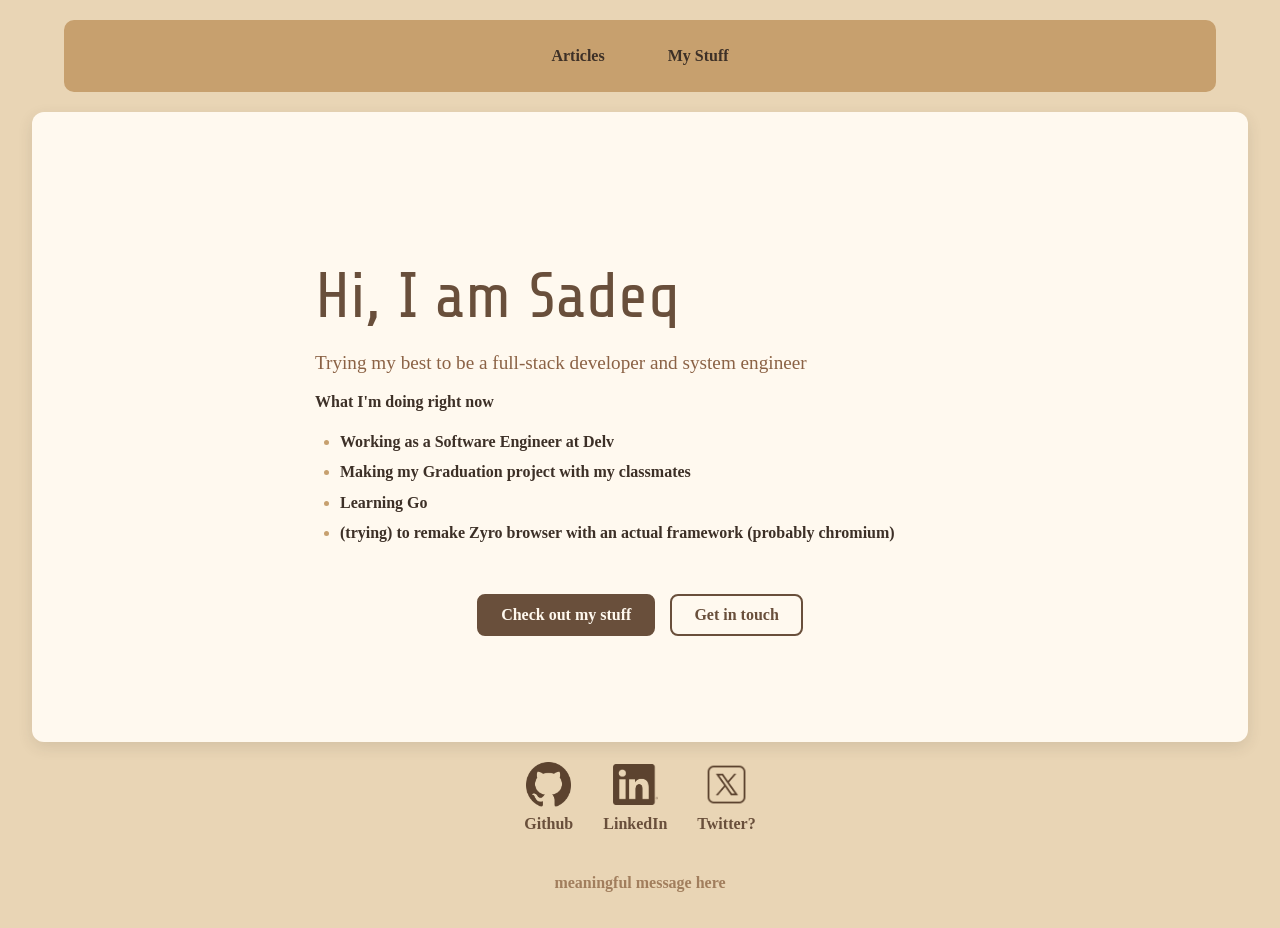
==== commit 643f3186: "fixed stupid stuff" ====
--- a/index.html
+++ b/index.html
@@ -13,19 +13,24 @@
             rel="stylesheet"
         />
     </head>
+
     <body>
         <div class="topbar">
             <button>Articles</button>
             <button>My Stuff</button>
         </div>
+
         <div class="main">
             <div class="main-content">
                 <h1 class="title">Hi, I am Sadeq</h1>
+
                 <p class="subtitle">
                     Trying my best to be a full-stack developer and system
                     engineer
                 </p>
+
                 <p>What I'm doing right now</p>
+
                 <ul>
                     <li>Working as a Software Engineer at Delv</li>
                     <li>Making my Graduation project with my classmates</li>
@@ -37,7 +42,7 @@
                 </ul>
             </div>
 
-            <div main-btns>
+            <div class="main-btns">
                 <button>Check out my stuff</button>
                 <button>Get in touch</button>
             </div>
@@ -47,29 +52,36 @@
             <a
                 href="https://github.com/sardeq"
                 target="_blank"
+                rel="noopener noreferrer"
                 class="social-box"
             >
-                <img src="Images/GitHub_Invertocat_White.png" />
+                <img src="Images/GitHub_Invertocat_White.png" alt="GitHub" />
                 <p>Github</p>
             </a>
+
             <a
                 href="https://www.linkedin.com/in/sadeq-odeh/"
                 target="_blank"
+                rel="noopener noreferrer"
                 class="social-box"
             >
-                <img src="Images/InBug-White.png" />
+                <img src="Images/InBug-White.png" alt="LinkedIn" />
                 <p>LinkedIn</p>
             </a>
-            <a href="https://x.com/sadeqlo" target="_blank" class="social-box">
-                <img src="Images/icons8-x-logo-50.png" />
+
+            <a
+                href="https://x.com/sadeqlo"
+                target="_blank"
+                rel="noopener noreferrer"
+                class="social-box"
+            >
+                <img src="Images/icons8-x-logo-50.png" alt="X" />
                 <p>Twitter?</p>
             </a>
         </div>
+
+        <footer>
+            <p>meaningful message here</p>
+        </footer>
     </body>
-
-    <button>my linux setup</button>
-
-    <footer>
-        <p>meaningful message here</p>
-    </footer>
 </html>
--- a/style.css
+++ b/style.css
@@ -1,11 +1,24 @@
-/*#E9D5B5, #C7A06E, #FFF9EF, #694F3B, #8B6245, #3D3027*/
+:root {
+    --background: #e9d5b5;
+    --surface: #fff9ef;
+    --primary: #c7a06e;
+    --secondary: #8b6245;
+    --accent: #694f3b;
+    --text: #3d3027;
+    --muted: #a17e5d;
+}
+
+* {
+    box-sizing: border-box;
+}
 
 body {
+    margin: 0;
+    padding: 20px 0;
     font-family: "Unkempt", cursive;
     font-weight: 700;
-    font-style: normal;
-    background-color: #e9d5b5;
-    color: #3d3027;
+    background-color: var(--background);
+    color: var(--text);
 
     display: flex;
     flex-direction: column;
@@ -13,19 +26,50 @@
     align-items: center;
 }
 
+button {
+    font-family: inherit;
+    font-weight: inherit;
+    font-size: 1rem;
+    color: var(--surface);
+    background-color: var(--accent);
+    border: 2px solid var(--accent);
+    border-radius: 8px;
+    padding: 10px 22px;
+    cursor: pointer;
+    transition: 0.2s ease;
+}
+
+button:hover {
+    background-color: var(--secondary);
+    border-color: var(--secondary);
+    transform: translateY(-2px);
+}
+
 .topbar {
-    background-color: #c7a06e;
+    background-color: var(--primary);
     width: 90%;
-    padding: 20px;
+    padding: 15px 20px;
+    border-radius: 10px;
 
     display: flex;
     flex-direction: row;
     justify-content: center;
     align-items: center;
+    gap: 15px;
+}
+
+.topbar button {
+    background-color: transparent;
+    color: var(--text);
+    border-color: transparent;
+}
+
+.topbar button:hover {
+    background-color: rgba(255, 249, 239, 0.3);
 }
 
 .main {
-    background-color: #fff9ef;
+    background-color: var(--surface);
     display: flex;
     flex-direction: column;
     justify-content: center;
@@ -34,30 +78,56 @@
     width: 95%;
     min-height: 70vh;
 
-    margin-top: 20px;
-    margin-bottom: 20px;
-
-    border-radius: 10px;
-    box-shadow: rgba(61, 48, 39, 0.2) 0px 5px 10px;
+    margin: 20px 0;
+    padding: 40px;
+    border-radius: 12px;
+    box-shadow: 0 5px 15px rgba(61, 48, 39, 0.12);
 }
 
-.main-conter {
-    justify-content: left;
-    align-items: left;
+.main-content {
+    width: min(100%, 650px);
 }
 
 .title {
     font-family: "Share Tech", sans-serif;
     font-weight: 400;
-    font-style: normal;
-    color: #694f3b;
+    font-size: clamp(2.5rem, 6vw, 4rem);
+    color: var(--accent);
+    margin-bottom: 10px;
 }
 
 .subtitle {
     font-family: "Redaction 50", serif;
     font-weight: 400;
-    font-style: normal;
-    color: #8b6245;
+    font-size: 1.2rem;
+    color: var(--secondary);
+}
+
+.main-content ul {
+    line-height: 1.9;
+    padding-left: 25px;
+}
+
+.main-content li::marker {
+    color: var(--primary);
+}
+
+.main-btns {
+    display: flex;
+    justify-content: center;
+    flex-wrap: wrap;
+    gap: 15px;
+    margin-top: 30px;
+}
+
+.main-btns button:nth-child(2) {
+    background-color: transparent;
+    color: var(--accent);
+}
+
+.main-btns button:nth-child(2):hover {
+    background-color: var(--accent);
+    color: var(--surface);
 }
 
 .socials {
@@ -65,20 +135,39 @@
     flex-direction: row;
     justify-content: center;
     align-items: center;
+    gap: 30px;
 }
 
 .social-box {
     text-decoration: none;
-    color: inherit;
-    margin: 20px;
+    color: var(--accent);
+    display: flex;
+    flex-direction: column;
+    align-items: center;
+    gap: 8px;
+    transition: 0.2s ease;
+}
+
+.social-box:hover {
+    color: var(--secondary);
+    transform: translateY(-4px);
 }
 
 .social-box img {
-    width: 100px;
+    width: 45px;
+    height: 45px;
+    object-fit: contain;
+    filter: brightness(0) saturate(100%) invert(30%) sepia(15%) saturate(1000%)
+        hue-rotate(345deg) brightness(90%);
 }
 
 .social-box p {
     margin: 0;
-    padding: 20px;
     text-align: center;
 }
+
+footer {
+    margin-top: 25px;
+    color: var(--muted);
+    text-align: center;
+}
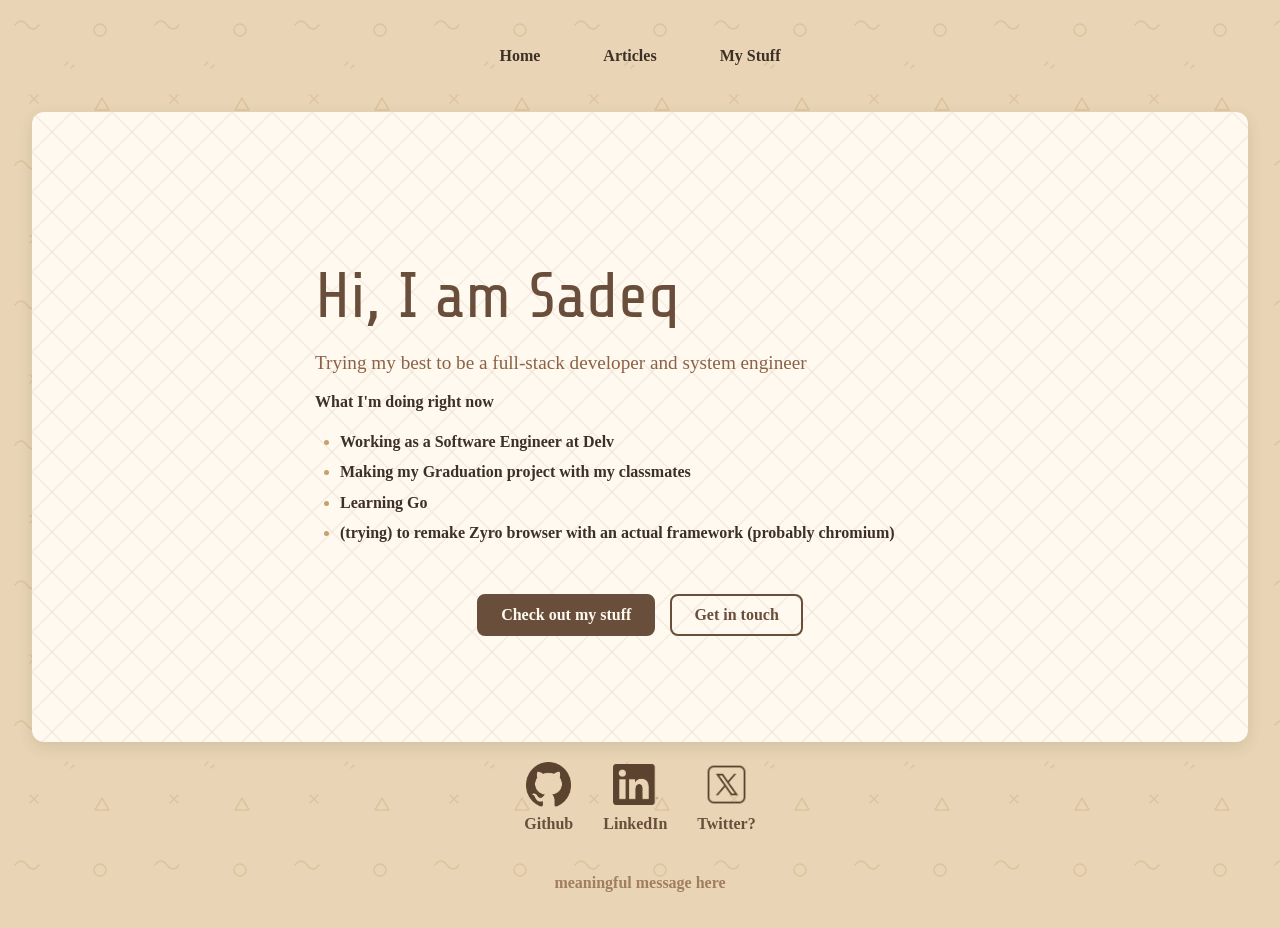
==== commit 9bc25ba8: "articles and stuff" ====
--- a/index.html
+++ b/index.html
@@ -4,6 +4,7 @@
         <meta charset="UTF-8" />
         <meta name="viewport" content="width=device-width, initial-scale=1.0" />
         <title>Sadeq Portfolio</title>
+        <link rel="icon" type="image/x-icon" href="/Images/icon.png" />
         <link rel="stylesheet" href="style.css" />
 
         <link rel="preconnect" href="https://fonts.googleapis.com" />
@@ -16,8 +17,13 @@
 
     <body>
         <div class="topbar">
-            <button>Articles</button>
-            <button>My Stuff</button>
+            <button onclick="window.location.href = 'index.html'">Home</button>
+            <button onclick="window.location.href = 'articles.html'">
+                Articles
+            </button>
+            <button onclick="window.location.href = 'stuff.html'">
+                My Stuff
+            </button>
         </div>
 
         <div class="main">
@@ -43,8 +49,16 @@
             </div>
 
             <div class="main-btns">
-                <button>Check out my stuff</button>
-                <button>Get in touch</button>
+                <button onclick="window.open('stuff.html')">
+                    Check out my stuff
+                </button>
+                <button
+                    onclick="
+                        window.location.href = 'mailto:sadeqodeh@proton.me'
+                    "
+                >
+                    Get in touch
+                </button>
             </div>
         </div>
 
--- a/style.css
+++ b/style.css
@@ -18,6 +18,8 @@
     font-family: "Unkempt", cursive;
     font-weight: 700;
     background-color: var(--background);
+    background-image: url("data:image/svg+xml,<svg xmlns='http://www.w3.org/2000/svg' width='140' height='140' fill='none' stroke='%23c7a06e' stroke-width='1.5' stroke-linecap='round' stroke-linejoin='round' opacity='0.35'><path d='M15 25 q6 -8 12 0 t12 0'/><circle cx='100' cy='30' r='6'/><path d='M30 95 l8 8 m0 -8 l-8 8'/><path d='M95 110 l7 -12 l7 12 z'/><path d='M65 65 l3 -3 m3 6 l3 -3'/></svg>");
+    background-attachment: fixed;
     color: var(--text);
 
     display: flex;
@@ -46,7 +48,6 @@
 }
 
 .topbar {
-    background-color: var(--primary);
     width: 90%;
     padding: 15px 20px;
     border-radius: 10px;
@@ -59,17 +60,41 @@
 }
 
 .topbar button {
+    position: relative;
     background-color: transparent;
     color: var(--text);
     border-color: transparent;
 }
 
 .topbar button:hover {
-    background-color: rgba(255, 249, 239, 0.3);
+    text-decoration-line: underline;
+}
+
+.topbar button:hover::before {
+    content: "> ";
+    position: absolute;
+    left: -1px;
 }
 
 .main {
     background-color: var(--surface);
+    background-image:
+        linear-gradient(
+            45deg,
+            transparent 48%,
+            rgba(139, 98, 69, 0.08) 49%,
+            rgba(139, 98, 69, 0.08) 51%,
+            transparent 52%
+        ),
+        linear-gradient(
+            -45deg,
+            transparent 48%,
+            rgba(139, 98, 69, 0.08) 49%,
+            rgba(139, 98, 69, 0.08) 51%,
+            transparent 52%
+        );
+    background-size: 40px 40px;
+
     display: flex;
     flex-direction: column;
     justify-content: center;
@@ -83,7 +108,6 @@
     border-radius: 12px;
     box-shadow: 0 5px 15px rgba(61, 48, 39, 0.12);
 }
-
 .main-content {
     width: min(100%, 650px);
 }
@@ -171,3 +195,198 @@
     color: var(--muted);
     text-align: center;
 }
+
+.page {
+    justify-content: flex-start;
+}
+
+.page-content {
+    width: min(100%, 850px);
+}
+
+.section-title {
+    font-family: "Share Tech", sans-serif;
+    font-weight: 400;
+    font-size: 1.8rem;
+    color: var(--accent);
+    margin: 50px 0 15px;
+    border-bottom: 2px dashed var(--primary);
+}
+
+/* my stuff */
+
+.projects {
+    display: grid;
+    grid-template-columns: repeat(auto-fill, minmax(320px, 1fr));
+    gap: 20px;
+}
+
+.card {
+    background-color: var(--surface);
+    border: 2px solid var(--primary);
+    border-radius: 10px;
+    padding: 15px;
+    display: flex;
+    flex-direction: column;
+    gap: 10px;
+    transition: 0.2s ease;
+}
+
+.card:hover {
+    transform: translateY(-3px);
+    box-shadow: 0 5px 15px rgba(61, 48, 39, 0.12);
+}
+
+.card h3 {
+    font-family: "Share Tech", sans-serif;
+    font-weight: 400;
+    font-size: 1.4rem;
+    color: var(--accent);
+    margin: 0;
+}
+
+.card p {
+    margin: 0;
+    line-height: 1.6;
+}
+
+.card video,
+.card img,
+.media-placeholder {
+    width: 100%;
+    aspect-ratio: 16 / 9;
+    object-fit: cover;
+    border-radius: 8px;
+    background-color: var(--background);
+}
+
+.card img.logo {
+    object-fit: contain;
+    padding: 20px;
+}
+
+.tags {
+    display: flex;
+    flex-wrap: wrap;
+    gap: 6px;
+}
+
+.tags span {
+    font-size: 0.8rem;
+    color: var(--secondary);
+    border: 1px solid var(--primary);
+    border-radius: 6px;
+    padding: 2px 8px;
+}
+
+.card a,
+.article a {
+    color: var(--secondary);
+}
+
+.card a:hover,
+.article a:hover {
+    color: var(--accent);
+}
+
+.media-placeholder {
+    display: flex;
+    justify-content: center;
+    align-items: center;
+    border: 2px dashed var(--primary);
+    color: var(--muted);
+}
+
+.setup-gallery {
+    display: grid;
+    grid-template-columns: repeat(auto-fill, minmax(250px, 1fr));
+    gap: 15px;
+    margin-top: 15px;
+}
+
+.setup-gallery img,
+.setup-gallery .media-placeholder {
+    width: 100%;
+    aspect-ratio: 16 / 9;
+    object-fit: cover;
+    border-radius: 8px;
+}
+
+.setup-video {
+    width: 100%;
+    aspect-ratio: 16 / 9;
+    border-radius: 10px;
+}
+
+/* articles */
+
+.article-list {
+    list-style: none;
+    padding: 0;
+}
+
+.article-list li {
+    border-bottom: 2px dashed var(--primary);
+    padding: 15px 0;
+}
+
+.article-list a {
+    font-family: "Share Tech", sans-serif;
+    font-size: 1.4rem;
+    color: var(--accent);
+    text-decoration: none;
+}
+
+.article-list a:hover {
+    text-decoration: underline;
+}
+
+.date {
+    color: var(--muted);
+    font-size: 0.9rem;
+    margin: 4px 0;
+}
+
+.article {
+    width: min(100%, 700px);
+    line-height: 1.8;
+}
+
+.article h2 {
+    font-family: "Share Tech", sans-serif;
+    font-weight: 400;
+    color: var(--accent);
+    margin-top: 35px;
+}
+
+.article pre {
+    background-color: var(--text);
+    color: var(--surface);
+    font-family: monospace;
+    font-weight: 400;
+    padding: 15px;
+    border-radius: 8px;
+    overflow-x: auto;
+}
+
+.article code {
+    font-family: monospace;
+    font-weight: 400;
+}
+
+.article blockquote {
+    margin: 0;
+    padding-left: 15px;
+    border-left: 4px solid var(--primary);
+    color: var(--secondary);
+}
+
+@media (max-width: 600px) {
+    .main {
+        padding: 25px 16px;
+    }
+
+    .projects {
+        grid-template-columns: 1fr;
+    }
+}
